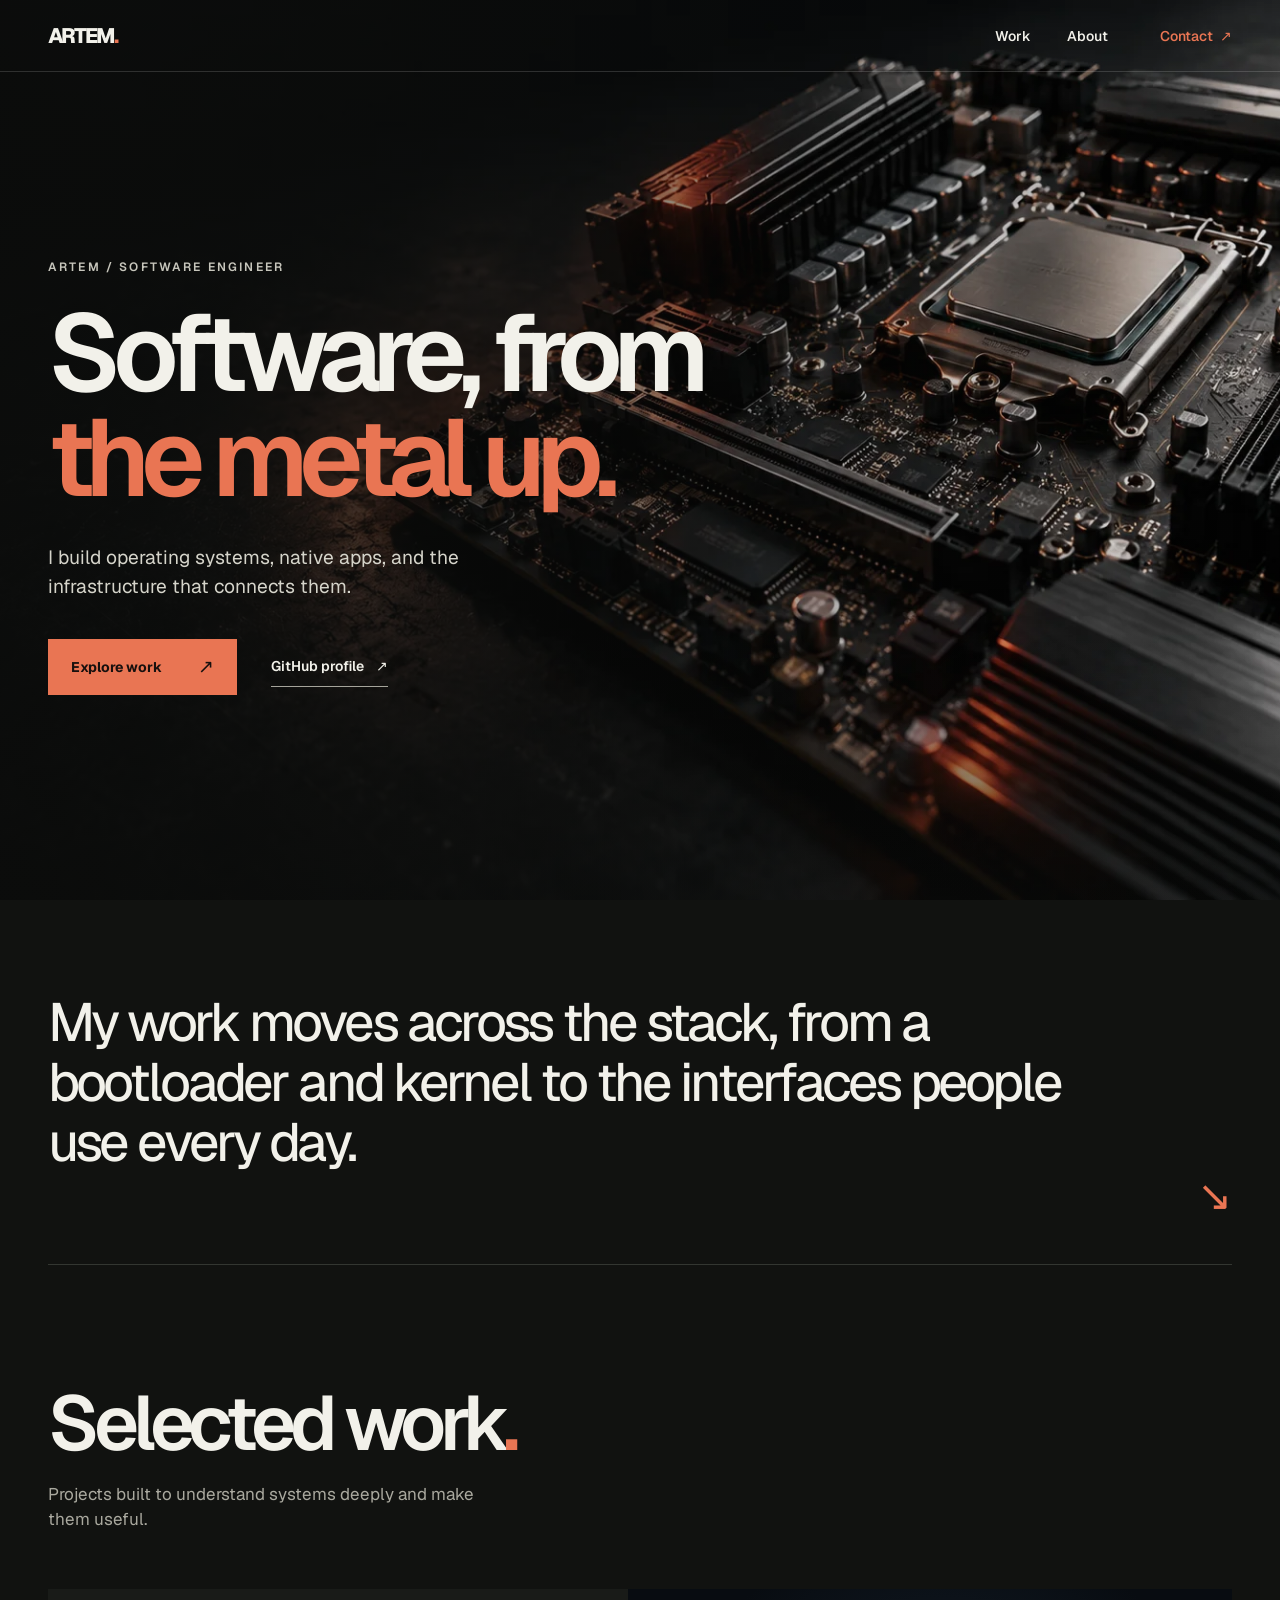
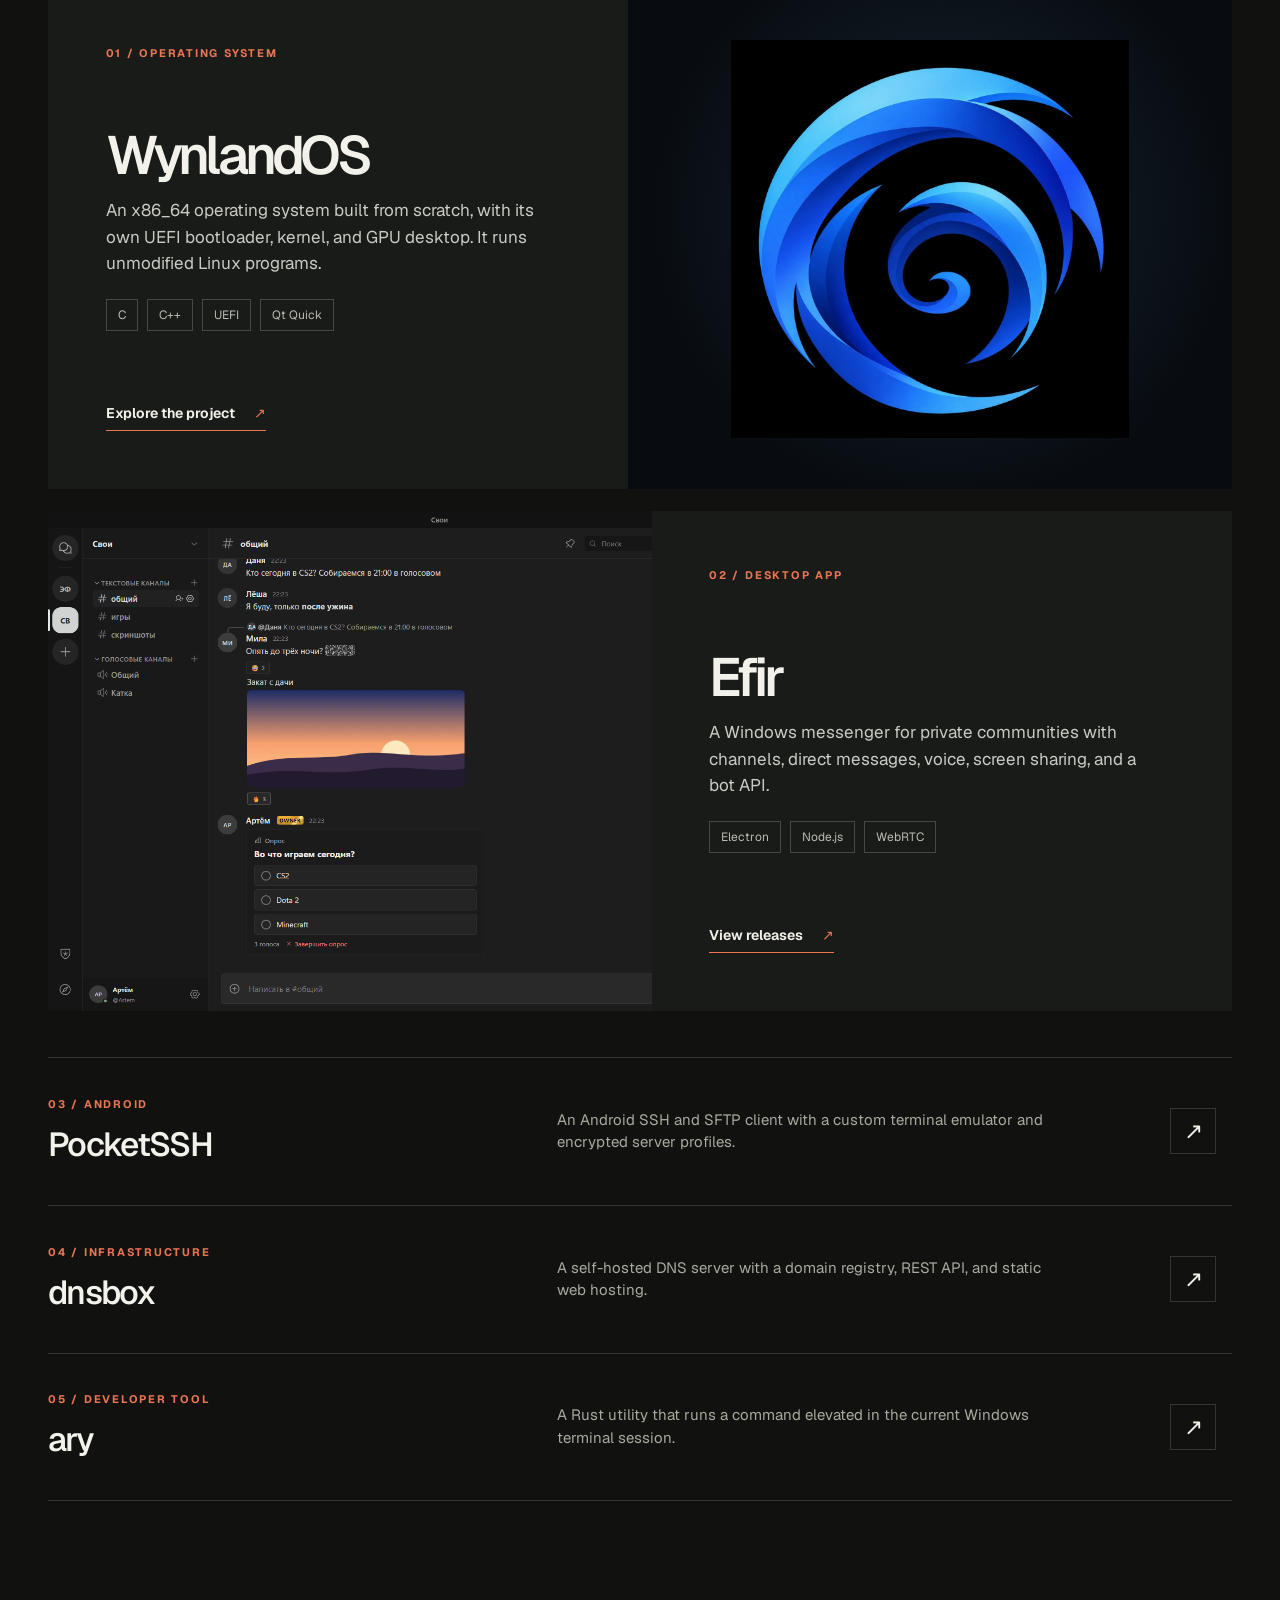
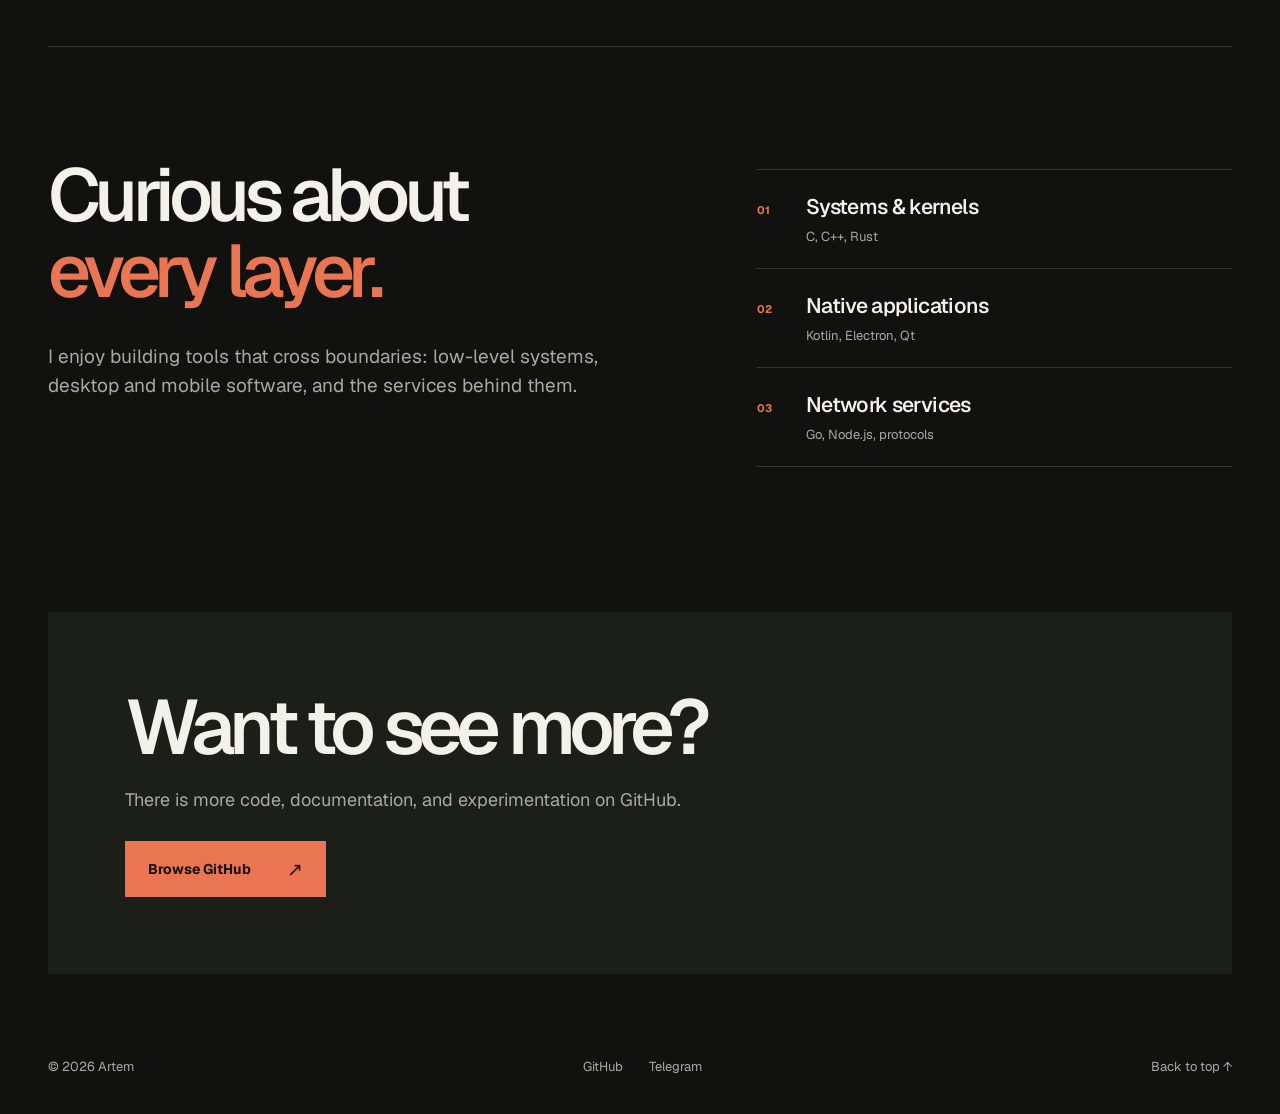
==== index.html @ 760b3e7a "Build portfolio site" ====
<!doctype html>
<html lang="en">
  <head>
    <meta charset="UTF-8" />
    <meta name="viewport" content="width=device-width, initial-scale=1" />
    <meta name="theme-color" content="#111210" />
    <meta name="description" content="Artem builds operating systems, native apps, and infrastructure tools. Explore selected projects and open-source work." />
    <meta property="og:type" content="website" />
    <meta property="og:title" content="Artem | Software from the metal up" />
    <meta property="og:description" content="Operating systems, native apps, and infrastructure tools." />
    <meta property="og:image" content="https://redartem39.github.io/assets/hero-hardware.webp" />
    <meta property="og:url" content="https://redartem39.github.io/" />
    <link rel="canonical" href="https://redartem39.github.io/" />
    <link rel="preload" href="/assets/geist-latin.woff2" as="font" type="font/woff2" crossorigin />
    <link rel="preload" href="/assets/hero-hardware.webp" as="image" type="image/webp" fetchpriority="high" />
    <link rel="stylesheet" href="/styles.css" />
    <title>Artem | Software from the metal up</title>
  </head>
  <body>
    <a class="skip-link" href="#main">Skip to content</a>

    <header class="site-header">
      <a class="wordmark" href="#top" aria-label="Artem, back to top">ARTEM<span class="wordmark-accent">.</span></a>
      <nav aria-label="Main navigation">
        <a href="#work">Work</a>
        <a href="#about">About</a>
        <a class="nav-contact" href="#contact">Contact <span aria-hidden="true">↗</span></a>
      </nav>
    </header>

    <main id="main">
      <section class="hero" id="top" aria-labelledby="hero-title">
        <img class="hero-image" src="/assets/hero-hardware.webp" alt="Close view of computer hardware on a dark workbench" width="1664" height="944" fetchpriority="high" />
        <div class="hero-shade" aria-hidden="true"></div>
        <div class="hero-inner layout-width">
          <p class="hero-kicker">Artem / Software engineer</p>
          <h1 id="hero-title">Software, from<br /><em>the metal up.</em></h1>
          <p class="hero-intro">I build operating systems, native apps, and the infrastructure that connects them.</p>
          <div class="hero-actions">
            <a class="button" href="#work">Explore work <span aria-hidden="true">↗</span></a>
            <a class="text-link" href="https://github.com/RedArtem39" target="_blank" rel="noopener noreferrer">GitHub profile <span aria-hidden="true">↗</span></a>
          </div>
        </div>
      </section>

      <section class="statement layout-width" aria-label="Introduction">
        <p>My work moves across the stack, from a bootloader and kernel to the interfaces people use every day.</p>
        <span class="statement-mark" aria-hidden="true">↘</span>
      </section>

      <section class="work layout-width" id="work" aria-labelledby="work-title">
        <div class="section-heading">
          <h2 id="work-title">Selected work<span class="accent">.</span></h2>
          <p>Projects built to understand systems deeply and make them useful.</p>
        </div>

        <article class="project project-feature">
          <div class="project-copy">
            <p class="project-index">01 / Operating system</p>
            <h3>WynlandOS</h3>
            <p>An x86_64 operating system built from scratch, with its own UEFI bootloader, kernel, and GPU desktop. It runs unmodified Linux programs.</p>
            <ul class="project-tags" aria-label="Technologies"><li>C</li><li>C++</li><li>UEFI</li><li>Qt Quick</li></ul>
            <a class="project-link" href="https://github.com/RedArtem39/WynlandOS" target="_blank" rel="noopener noreferrer">Explore the project <span aria-hidden="true">↗</span></a>
          </div>
          <div class="project-media wynland-media">
            <img src="/assets/wynland-icon.jpg" alt="WynlandOS project emblem" width="1280" height="1280" loading="lazy" decoding="async" />
          </div>
        </article>

        <article class="project project-efir">
          <div class="project-media efir-media">
            <img src="/assets/efir-chat.png" alt="Efir desktop messenger showing channels, messages, and a poll" width="1439" height="920" loading="lazy" decoding="async" />
          </div>
          <div class="project-copy">
            <p class="project-index">02 / Desktop app</p>
            <h3>Efir</h3>
            <p>A Windows messenger for private communities with channels, direct messages, voice, screen sharing, and a bot API.</p>
            <ul class="project-tags" aria-label="Technologies"><li>Electron</li><li>Node.js</li><li>WebRTC</li></ul>
            <a class="project-link" href="https://github.com/RedArtem39/efir-releases" target="_blank" rel="noopener noreferrer">View releases <span aria-hidden="true">↗</span></a>
          </div>
        </article>

        <div class="more-work" aria-label="More projects">
          <article class="small-project">
            <div><p class="project-index">03 / Android</p><h3>PocketSSH</h3></div>
            <p>An Android SSH and SFTP client with a custom terminal emulator and encrypted server profiles.</p>
            <a href="https://github.com/RedArtem39/PocketSSH" target="_blank" rel="noopener noreferrer" aria-label="PocketSSH on GitHub">↗</a>
          </article>
          <article class="small-project">
            <div><p class="project-index">04 / Infrastructure</p><h3>dnsbox</h3></div>
            <p>A self-hosted DNS server with a domain registry, REST API, and static web hosting.</p>
            <a href="https://github.com/RedArtem39/dnsbox" target="_blank" rel="noopener noreferrer" aria-label="dnsbox on GitHub">↗</a>
          </article>
          <article class="small-project">
            <div><p class="project-index">05 / Developer tool</p><h3>ary</h3></div>
            <p>A Rust utility that runs a command elevated in the current Windows terminal session.</p>
            <a href="https://github.com/RedArtem39/ary" target="_blank" rel="noopener noreferrer" aria-label="ary on GitHub">↗</a>
          </article>
        </div>
      </section>

      <section class="about layout-width" id="about" aria-labelledby="about-title">
        <div class="about-lead">
          <h2 id="about-title">Curious about<br /><em>every layer.</em></h2>
          <p>I enjoy building tools that cross boundaries: low-level systems, desktop and mobile software, and the services behind them.</p>
        </div>
        <div class="focus-list" aria-label="Areas of work">
          <div><span>01</span><strong>Systems &amp; kernels</strong><span>C, C++, Rust</span></div>
          <div><span>02</span><strong>Native applications</strong><span>Kotlin, Electron, Qt</span></div>
          <div><span>03</span><strong>Network services</strong><span>Go, Node.js, protocols</span></div>
        </div>
      </section>

      <section class="contact layout-width" id="contact" aria-labelledby="contact-title">
        <h2 id="contact-title">Want to see more?</h2>
        <p>There is more code, documentation, and experimentation on GitHub.</p>
        <a class="button" href="https://github.com/RedArtem39" target="_blank" rel="noopener noreferrer">Browse GitHub <span aria-hidden="true">↗</span></a>
      </section>
    </main>

    <footer class="site-footer layout-width">
      <span>© <span id="year">2026</span> Artem</span>
      <div><a href="https://github.com/RedArtem39" target="_blank" rel="noopener noreferrer">GitHub</a><a href="https://t.me/Red_Artem39" target="_blank" rel="noopener noreferrer">Telegram</a></div>
      <a href="#top">Back to top ↑</a>
    </footer>
    <script src="/script.js" defer></script>
  </body>
</html>
---- styles.css ----
@font-face {
  font-family: Geist;
  src: url('/assets/geist-latin.woff2') format('woff2');
  font-style: normal;
  font-weight: 100 900;
  font-display: swap;
}

:root {
  color-scheme: dark;
  --bg: #111210;
  --surface: #191b18;
  --line: #333631;
  --text: #f2f1ea;
  --muted: #aaa99f;
  --accent: #e97553;
  font-family: Geist, 'Segoe UI', sans-serif;
  font-synthesis: none;
  scroll-behavior: smooth;
}

*, *::before, *::after { box-sizing: border-box; }
body { margin: 0; background: var(--bg); color: var(--text); }
img { display: block; max-width: 100%; }
a { color: inherit; text-decoration: none; }
button, a { -webkit-tap-highlight-color: transparent; }
::selection { color: var(--bg); background: var(--accent); }
:focus-visible { outline: 2px solid var(--accent); outline-offset: 5px; }
.layout-width { width: min(100% - 96px, 1440px); margin-inline: auto; }
.accent, .wordmark-accent { color: var(--accent); }

.skip-link { position: absolute; z-index: 20; left: 16px; top: -60px; padding: 12px 16px; color: var(--bg); background: var(--text); }
.skip-link:focus { top: 12px; }

.site-header { height: 72px; padding: 0 48px; display: flex; align-items: center; justify-content: space-between; position: absolute; z-index: 5; inset: 0 0 auto; border-bottom: 1px solid rgba(255,255,255,.15); }
.wordmark { font-size: 21px; font-weight: 800; letter-spacing: -.09em; line-height: 1; }
.site-header nav { display: flex; align-items: center; gap: 36px; font-size: 14px; font-weight: 550; }
.site-header nav a, .site-footer a { transition: color .2s ease; }
.site-header nav a:hover, .site-footer a:hover { color: var(--accent); }
.site-header .nav-contact { margin-left: 16px; color: var(--accent); }
.nav-contact span { margin-left: 4px; }

.hero { min-height: max(680px, 100dvh); position: relative; display: flex; align-items: center; overflow: hidden; background: #0e100f; }
.hero-image, .hero-shade { position: absolute; inset: 0; width: 100%; height: 100%; }
.hero-image { object-fit: cover; object-position: center; }
.hero-shade { background: linear-gradient(90deg, rgba(11,12,11,.94) 0%, rgba(11,12,11,.77) 30%, rgba(11,12,11,.28) 65%, rgba(11,12,11,.1) 100%), linear-gradient(0deg, rgba(11,12,11,.55), transparent 30%); }
.hero-inner { position: relative; z-index: 1; padding-block: 150px 96px; }
.hero-kicker { margin: 0 0 26px; text-transform: uppercase; letter-spacing: .18em; color: #c7c6bc; font-size: 12px; font-weight: 600; }
.hero h1 { margin: 0; max-width: 950px; font-size: clamp(64px, 8.5vw, 132px); line-height: .96; font-weight: 620; letter-spacing: -.085em; }
.hero h1 em, .about h2 em { font-style: normal; color: var(--accent); }
.hero-intro { max-width: 515px; margin: 34px 0 0; color: #d5d4ca; font-size: clamp(17px, 1.5vw, 21px); line-height: 1.5; }
.hero-actions { display: flex; align-items: center; gap: 34px; margin-top: 37px; }
.button { display: inline-flex; align-items: center; justify-content: center; gap: 36px; white-space: nowrap; min-height: 56px; padding: 0 23px; background: var(--accent); color: #17100e; font-size: 14px; font-weight: 700; transition: background .2s ease, transform .2s ease; }
.button:hover { background: #f38e6f; transform: translateY(-2px); }
.button:active { transform: translateY(1px); }
.button span { font-size: 19px; font-weight: 400; }
.text-link { font-size: 14px; font-weight: 600; padding-block: 11px; border-bottom: 1px solid #a5a49b; transition: color .2s ease, border-color .2s ease; }
.text-link:hover { color: var(--accent); border-color: var(--accent); }
.text-link span { margin-left: 9px; }

.statement { min-height: 365px; display: flex; align-items: center; justify-content: space-between; gap: 40px; border-bottom: 1px solid var(--line); }
.statement p { max-width: 1050px; margin: 0; font-size: clamp(30px, 4.2vw, 62px); letter-spacing: -.055em; line-height: 1.12; font-weight: 450; }
.statement-mark { align-self: flex-end; padding-bottom: 42px; color: var(--accent); font-size: 42px; }

.work { padding-block: 120px 145px; }
.section-heading { margin-bottom: 56px; }
.section-heading h2 { margin: 0; font-size: clamp(48px, 6vw, 84px); line-height: 1; letter-spacing: -.075em; font-weight: 600; }
.section-heading p { max-width: 460px; margin: 20px 0 0; color: var(--muted); font-size: 17px; line-height: 1.5; }
.project { display: grid; grid-template-columns: 1fr 1.04fr; min-height: 500px; overflow: hidden; background: var(--surface); margin-bottom: 22px; }
.project-copy { display: flex; flex-direction: column; align-items: flex-start; padding: clamp(32px, 4.5vw, 72px); }
.project-index { margin: 0 0 auto; color: var(--accent); text-transform: uppercase; letter-spacing: .16em; font-size: 11px; font-weight: 700; }
.project h3 { margin: 38px 0 14px; font-size: clamp(40px, 4.2vw, 65px); line-height: 1; font-weight: 580; letter-spacing: -.07em; }
.project-copy > p:not(.project-index) { max-width: 455px; margin: 0; color: #cacbc4; font-size: 17px; line-height: 1.55; }
.project-tags { display: flex; flex-wrap: wrap; gap: 9px; padding: 0; margin: 23px 0 42px; list-style: none; }
.project-tags li { border: 1px solid #454941; padding: 7px 11px; color: #bbbbb2; font-size: 12px; }
.project-link { margin-top: auto; padding-bottom: 8px; border-bottom: 1px solid var(--accent); color: var(--text); font-size: 14px; font-weight: 650; transition: color .2s ease; }
.project-link:hover { color: var(--accent); }
.project-link span { margin-left: 16px; color: var(--accent); }
.project-media { min-width: 0; overflow: hidden; display: flex; align-items: center; justify-content: center; }
.project-media img { width: 100%; height: 100%; object-fit: cover; transition: transform .5s ease; }
.project:hover .project-media img { transform: scale(1.025); }
.wynland-media { background: radial-gradient(circle at 52% 45%, #172330, #080c11 70%); padding: 40px; }
.wynland-media img { width: min(76%, 400px); height: auto; object-fit: contain; }
.efir-media { background: #0d0d0d; }
.efir-media img { object-position: left center; }
.project-efir { grid-template-columns: 1.04fr 1fr; }

.more-work { margin-top: 46px; }
.small-project { display: grid; grid-template-columns: minmax(220px, .9fr) 1.1fr 50px; align-items: center; gap: 36px; min-height: 148px; padding: 25px 12px 25px 0; border-top: 1px solid var(--line); }
.small-project:last-child { border-bottom: 1px solid var(--line); }
.small-project .project-index { margin-bottom: 12px; }
.small-project h3 { margin: 0; font-size: clamp(25px, 2.6vw, 36px); font-weight: 550; letter-spacing: -.05em; }
.small-project > p { max-width: 490px; margin: 0; color: var(--muted); font-size: 15px; line-height: 1.5; }
.small-project > a { display: grid; place-items: center; width: 46px; height: 46px; border: 1px solid var(--line); font-size: 23px; transition: color .2s ease, border-color .2s ease, transform .2s ease; }
.small-project > a:hover { color: var(--accent); border-color: var(--accent); transform: translate(2px, -2px); }

.about { display: grid; grid-template-columns: 1.1fr .9fr; gap: clamp(80px, 10vw, 180px); padding-block: 110px 145px; border-top: 1px solid var(--line); }
.about h2 { margin: 0; font-size: clamp(48px, 5.8vw, 82px); line-height: 1.03; font-weight: 550; letter-spacing: -.075em; }
.about-lead p { max-width: 580px; margin: 32px 0 0; color: var(--muted); font-size: 19px; line-height: 1.55; }
.focus-list { padding-top: 12px; }
.focus-list > div { display: grid; grid-template-columns: 34px 1fr; gap: 8px 15px; align-items: baseline; padding: 23px 0; border-bottom: 1px solid var(--line); }
.focus-list > div:first-child { border-top: 1px solid var(--line); }
.focus-list span:first-child { color: var(--accent); font-size: 11px; font-weight: 700; }
.focus-list strong { font-size: 21px; font-weight: 550; letter-spacing: -.03em; }
.focus-list span:last-child { grid-column: 2; color: var(--muted); font-size: 13px; }

.contact { padding: clamp(50px, 6vw, 90px); background: #1c1e1a; margin-bottom: 45px; }
.contact h2 { margin: 0; font-size: clamp(45px, 6vw, 86px); line-height: 1; letter-spacing: -.075em; font-weight: 570; }
.contact p { color: var(--muted); font-size: 18px; margin: 23px 0 30px; }
.site-footer { display: flex; align-items: center; justify-content: space-between; gap: 20px; min-height: 95px; color: var(--muted); font-size: 13px; }
.site-footer > div { display: flex; gap: 26px; }

@media (max-width: 900px) {
  .layout-width { width: min(100% - 48px, 1440px); }
  .site-header { padding-inline: 24px; }
  .hero h1 { font-size: clamp(62px, 10vw, 100px); }
  .project, .project-efir { grid-template-columns: 1fr; }
  .project-media { min-height: 360px; order: -1; }
  .project-copy { min-height: 410px; }
  .about { grid-template-columns: 1fr; gap: 50px; }
}

@media (max-width: 620px) {
  .layout-width { width: min(100% - 36px, 1440px); }
  .site-header { height: 64px; padding-inline: 18px; }
  .site-header nav { gap: 18px; font-size: 13px; }
  .site-header .nav-contact { margin-left: 0; }
  .site-header nav a:nth-child(2) { display: none; }
  .hero { min-height: 700px; min-height: 100dvh; }
  .hero-image { object-position: 62% center; }
  .hero-shade { background: linear-gradient(90deg, rgba(11,12,11,.94), rgba(11,12,11,.72) 75%, rgba(11,12,11,.5)), linear-gradient(0deg, rgba(11,12,11,.8), transparent 70%); }
  .hero-inner { padding-block: 110px 54px; }
  .hero-kicker { font-size: 10px; margin-bottom: 22px; }
  .hero h1 { font-size: clamp(52px, 12vw, 72px); }
  .hero-intro { margin-top: 26px; font-size: 16px; }
  .hero-actions { gap: 20px; margin-top: 29px; flex-wrap: wrap; }
  .button { min-height: 51px; padding-inline: 17px; gap: 21px; }
  .statement { min-height: 270px; }
  .statement-mark { display: none; }
  .work { padding-block: 80px 95px; }
  .section-heading { margin-bottom: 36px; }
  .section-heading p { font-size: 16px; }
  .project-media { min-height: 230px; }
  .wynland-media { padding: 22px; }
  .project-copy { min-height: 390px; padding: 28px; }
  .project h3 { margin-top: 28px; font-size: 43px; }
  .project-copy > p:not(.project-index) { font-size: 16px; }
  .project-tags { margin-bottom: 30px; }
  .small-project { grid-template-columns: 1fr 46px; gap: 12px 15px; min-height: 155px; }
  .small-project > p { grid-column: 1; grid-row: 2; font-size: 14px; }
  .small-project > a { grid-column: 2; grid-row: 1 / span 2; }
  .about { padding-block: 75px 105px; }
  .about-lead p { font-size: 17px; }
  .contact { padding: 40px 27px; margin-bottom: 20px; }
  .contact p { font-size: 16px; }
  .site-footer { flex-wrap: wrap; padding-block: 26px; min-height: 0; }
}

@media (prefers-reduced-motion: reduce) {
  :root { scroll-behavior: auto; }
  *, *::before, *::after { animation-duration: .01ms !important; transition-duration: .01ms !important; }
}
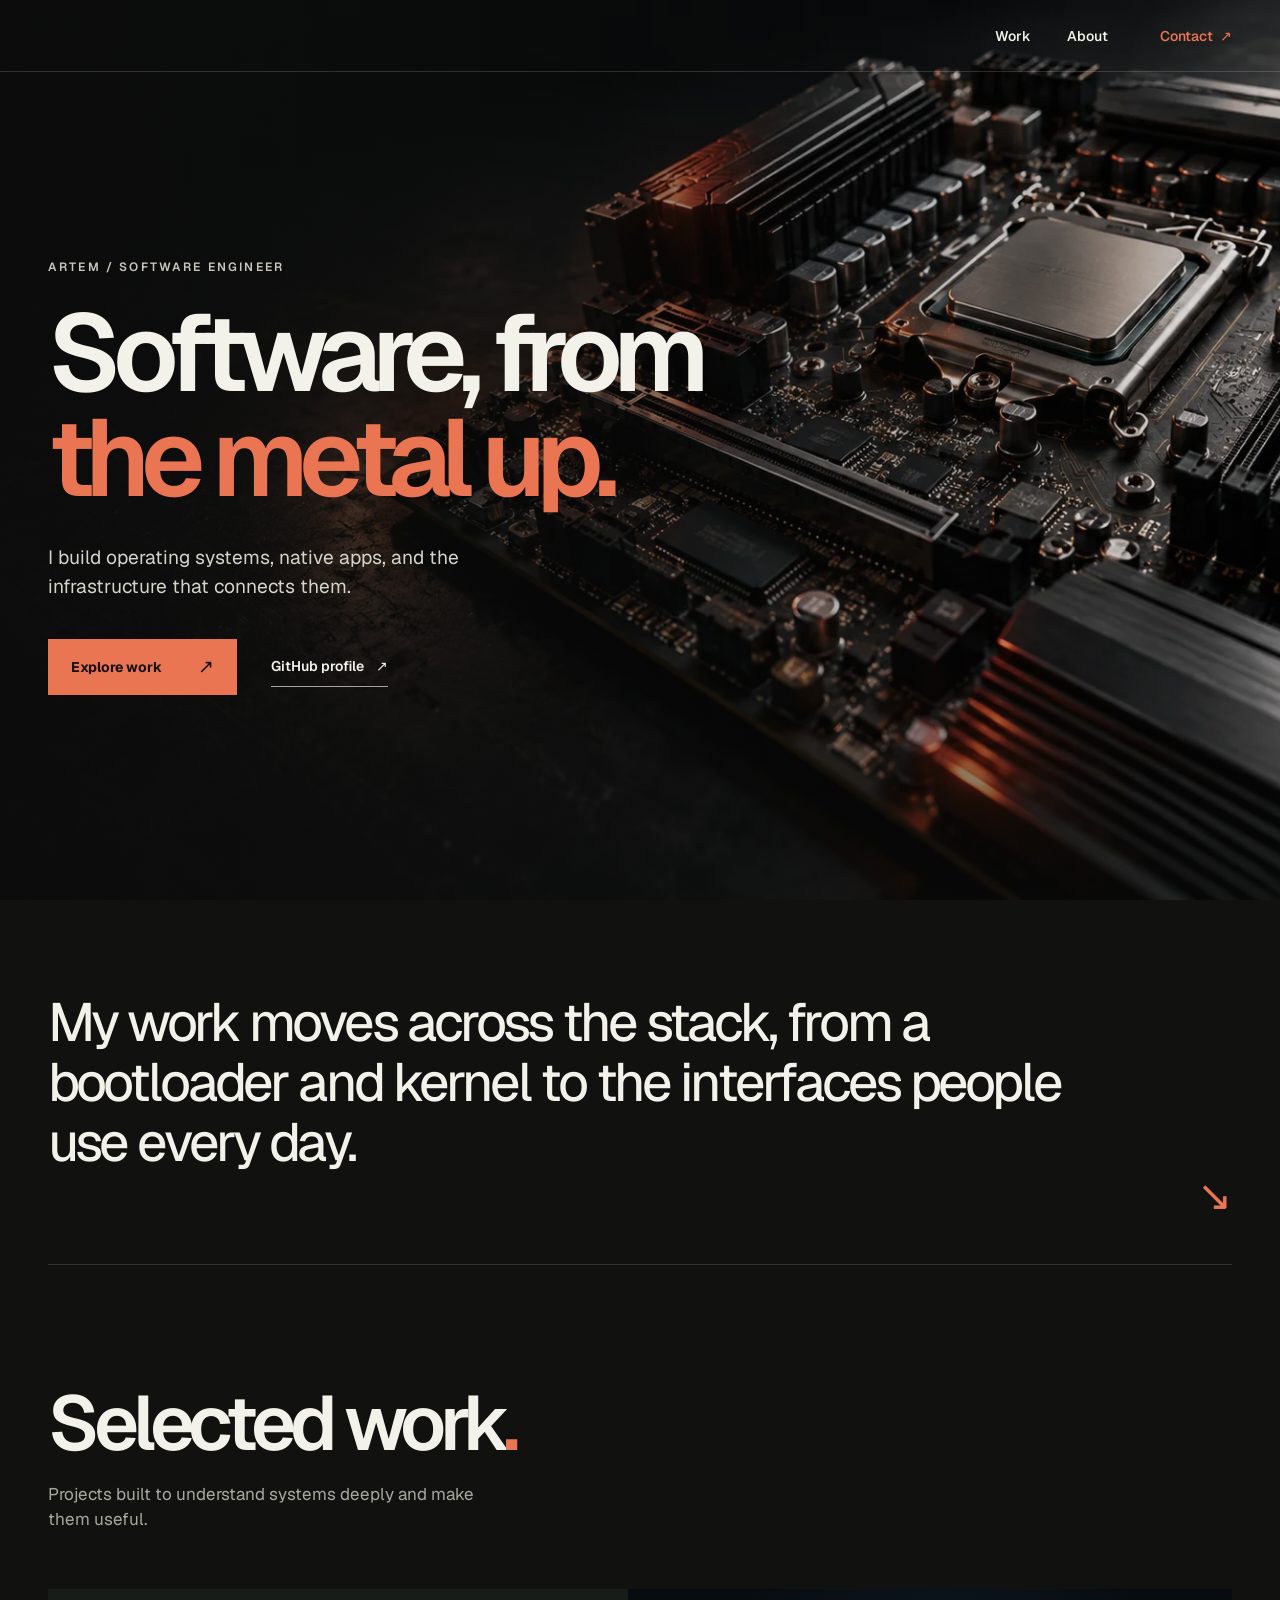
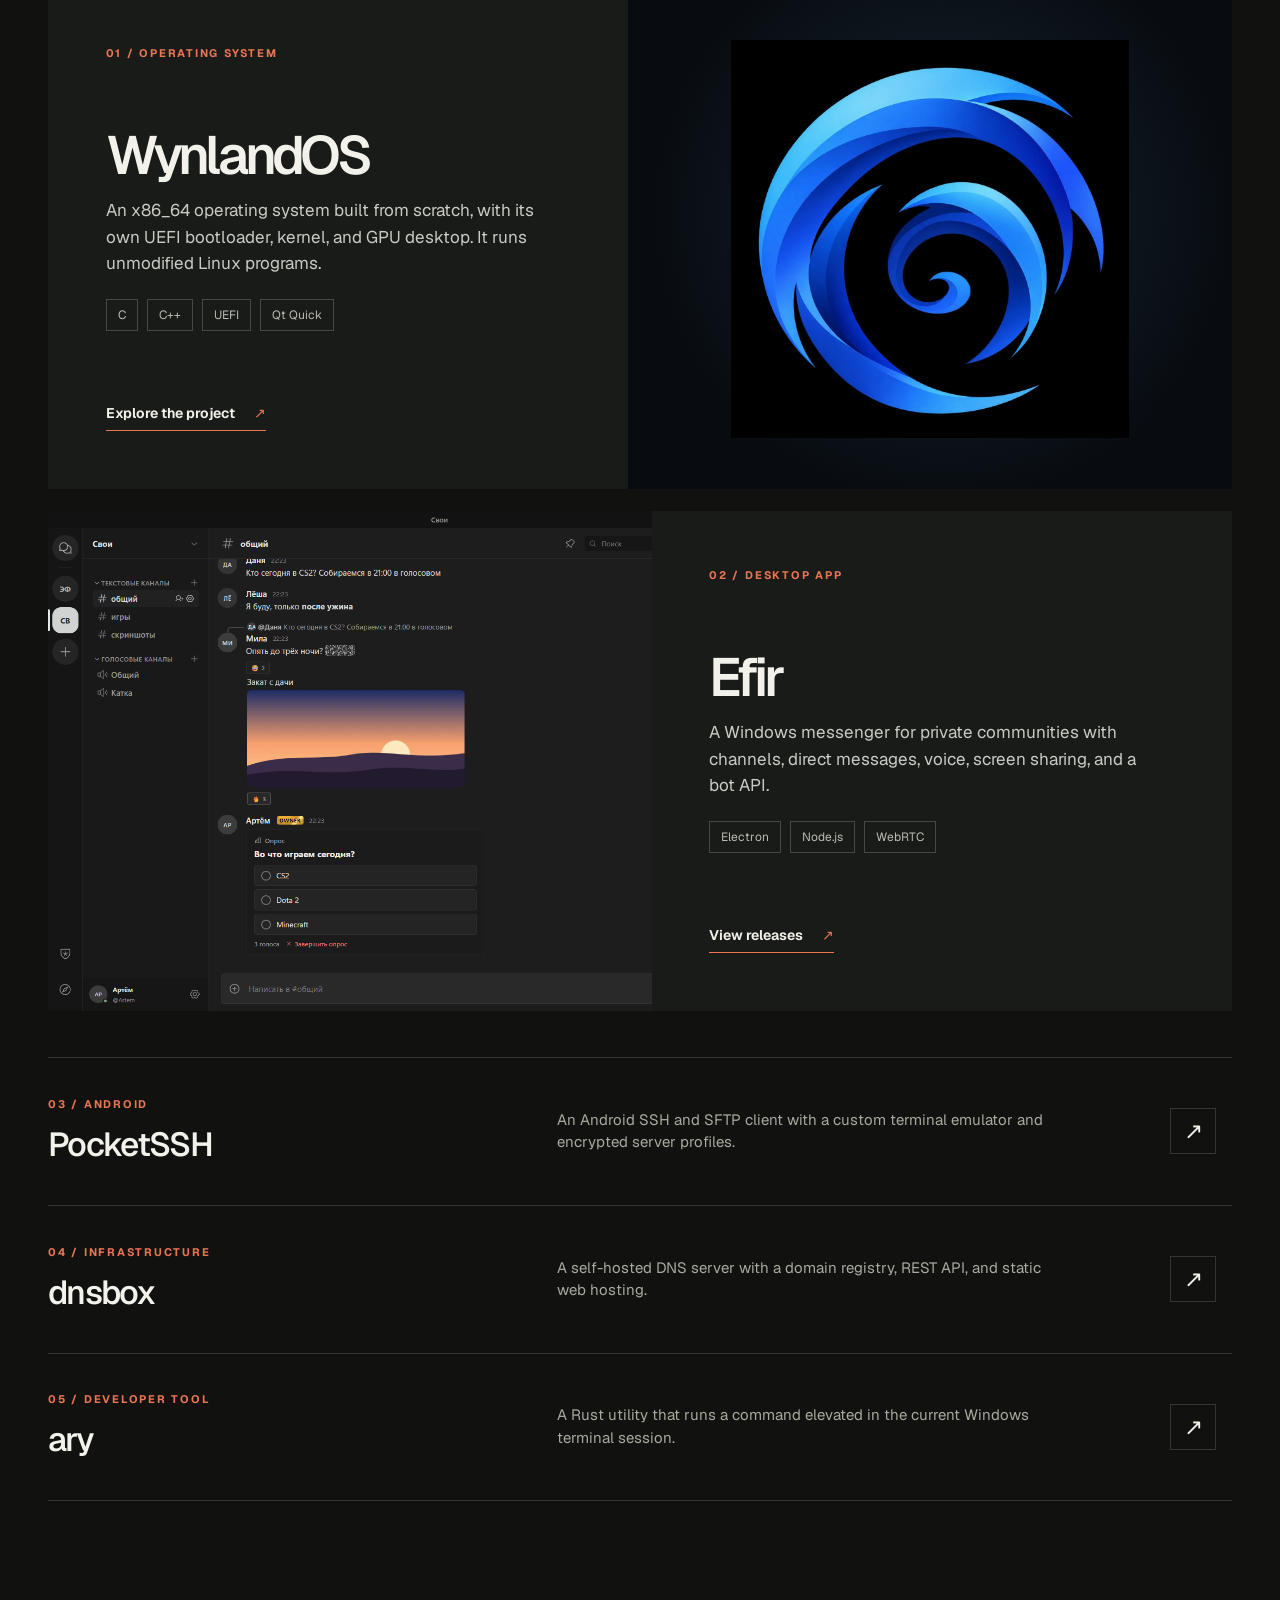
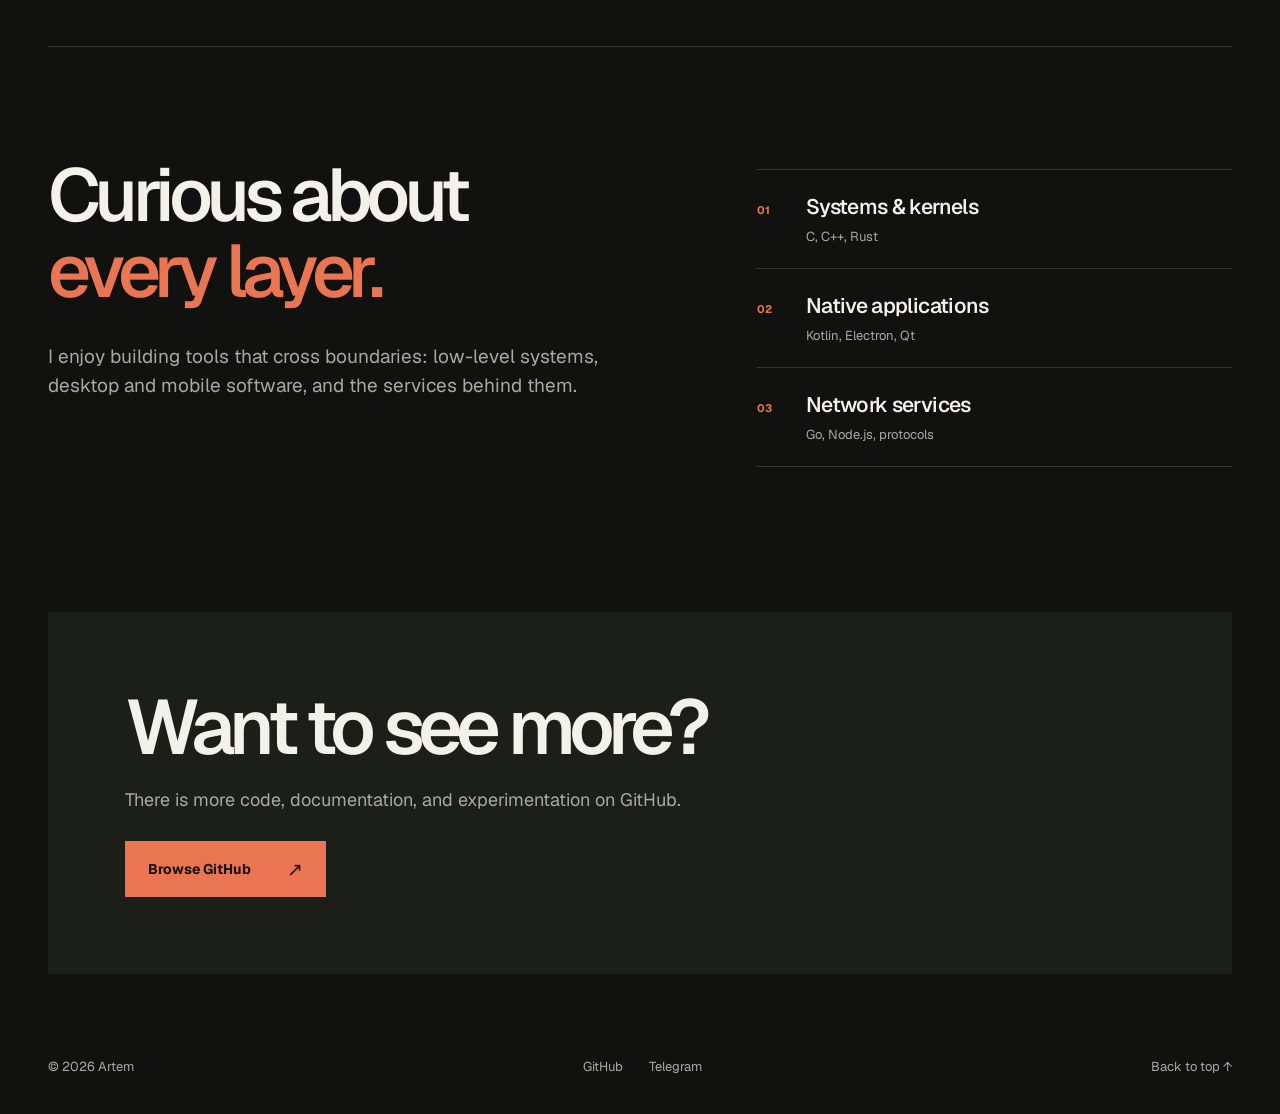
==== commit b589ce00: "Remove header wordmark" ====
--- a/index.html
+++ b/index.html
@@ -20,7 +20,6 @@
     <a class="skip-link" href="#main">Skip to content</a>
 
     <header class="site-header">
-      <a class="wordmark" href="#top" aria-label="Artem, back to top">ARTEM<span class="wordmark-accent">.</span></a>
       <nav aria-label="Main navigation">
         <a href="#work">Work</a>
         <a href="#about">About</a>
--- a/styles.css
+++ b/styles.css
@@ -27,13 +27,12 @@
 ::selection { color: var(--bg); background: var(--accent); }
 :focus-visible { outline: 2px solid var(--accent); outline-offset: 5px; }
 .layout-width { width: min(100% - 96px, 1440px); margin-inline: auto; }
-.accent, .wordmark-accent { color: var(--accent); }
+.accent { color: var(--accent); }
 
 .skip-link { position: absolute; z-index: 20; left: 16px; top: -60px; padding: 12px 16px; color: var(--bg); background: var(--text); }
 .skip-link:focus { top: 12px; }
 
-.site-header { height: 72px; padding: 0 48px; display: flex; align-items: center; justify-content: space-between; position: absolute; z-index: 5; inset: 0 0 auto; border-bottom: 1px solid rgba(255,255,255,.15); }
-.wordmark { font-size: 21px; font-weight: 800; letter-spacing: -.09em; line-height: 1; }
+.site-header { height: 72px; padding: 0 48px; display: flex; align-items: center; justify-content: flex-end; position: absolute; z-index: 5; inset: 0 0 auto; border-bottom: 1px solid rgba(255,255,255,.15); }
 .site-header nav { display: flex; align-items: center; gap: 36px; font-size: 14px; font-weight: 550; }
 .site-header nav a, .site-footer a { transition: color .2s ease; }
 .site-header nav a:hover, .site-footer a:hover { color: var(--accent); }
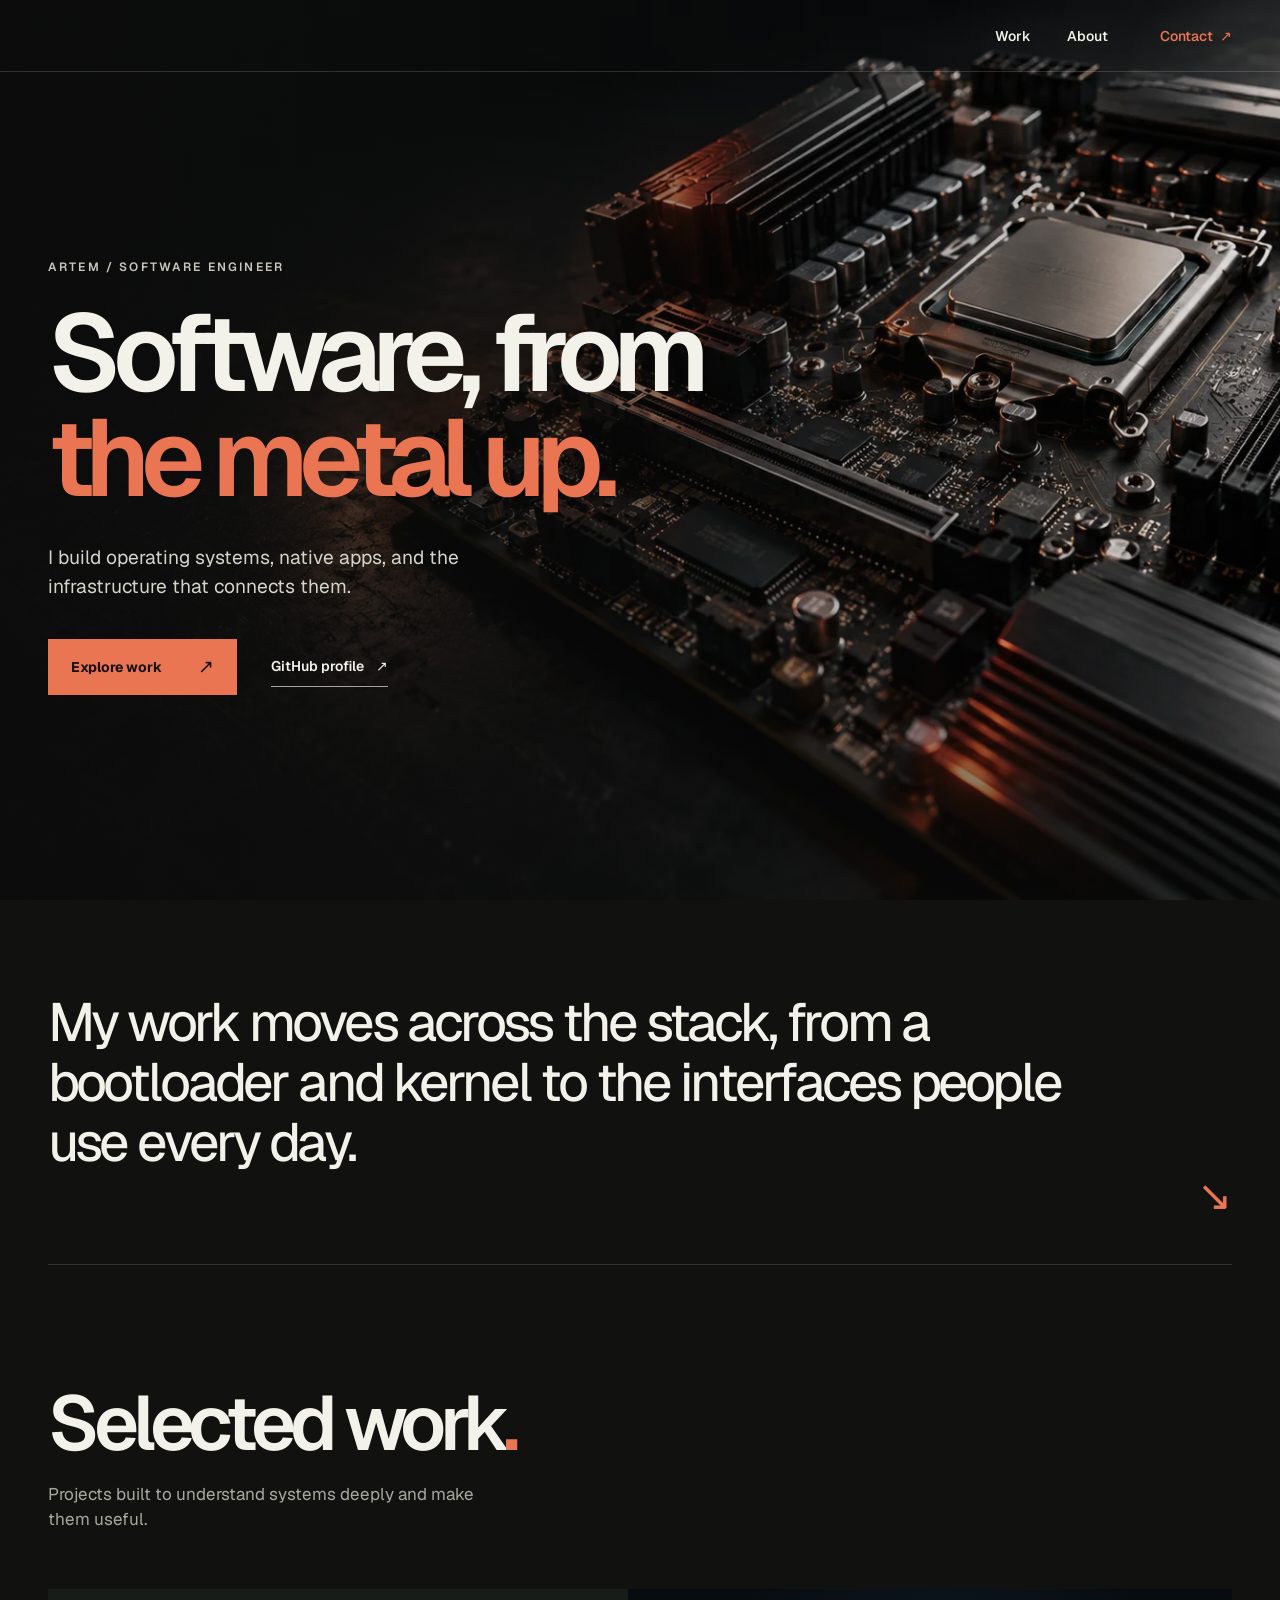
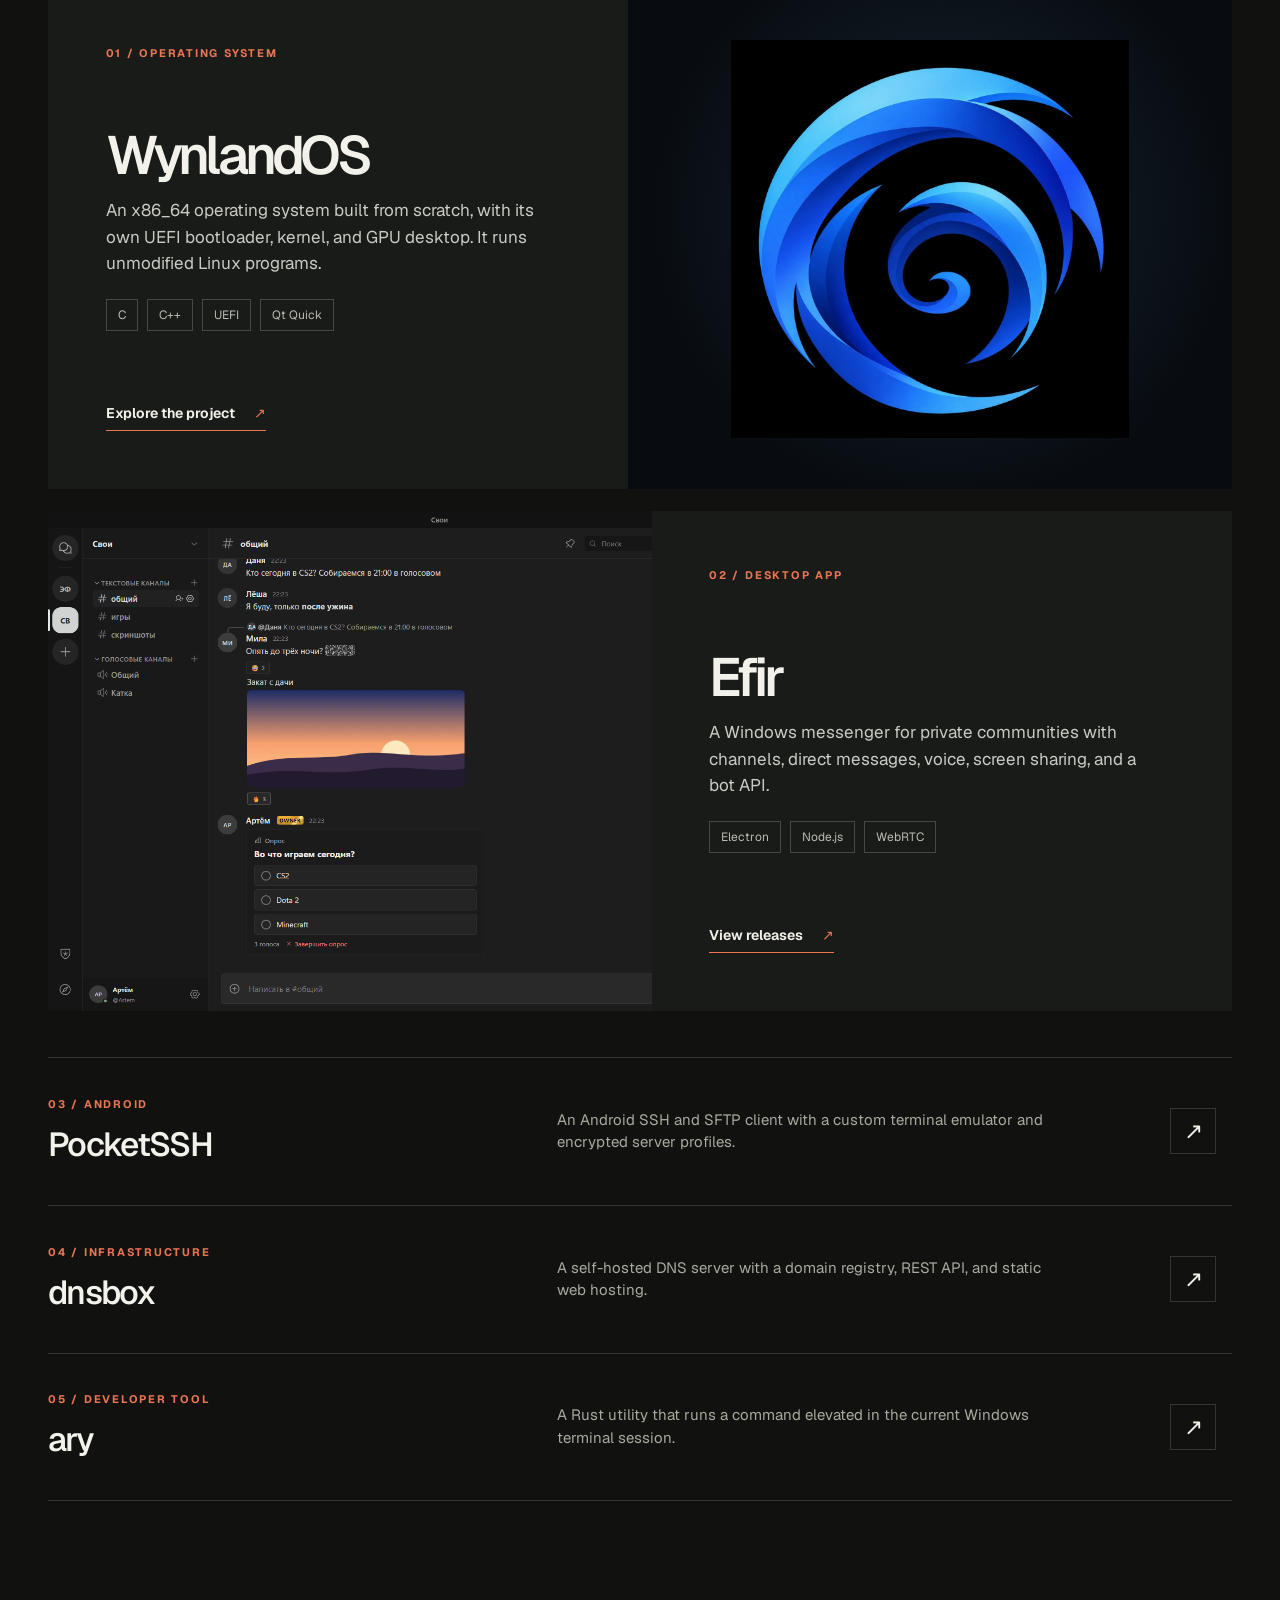
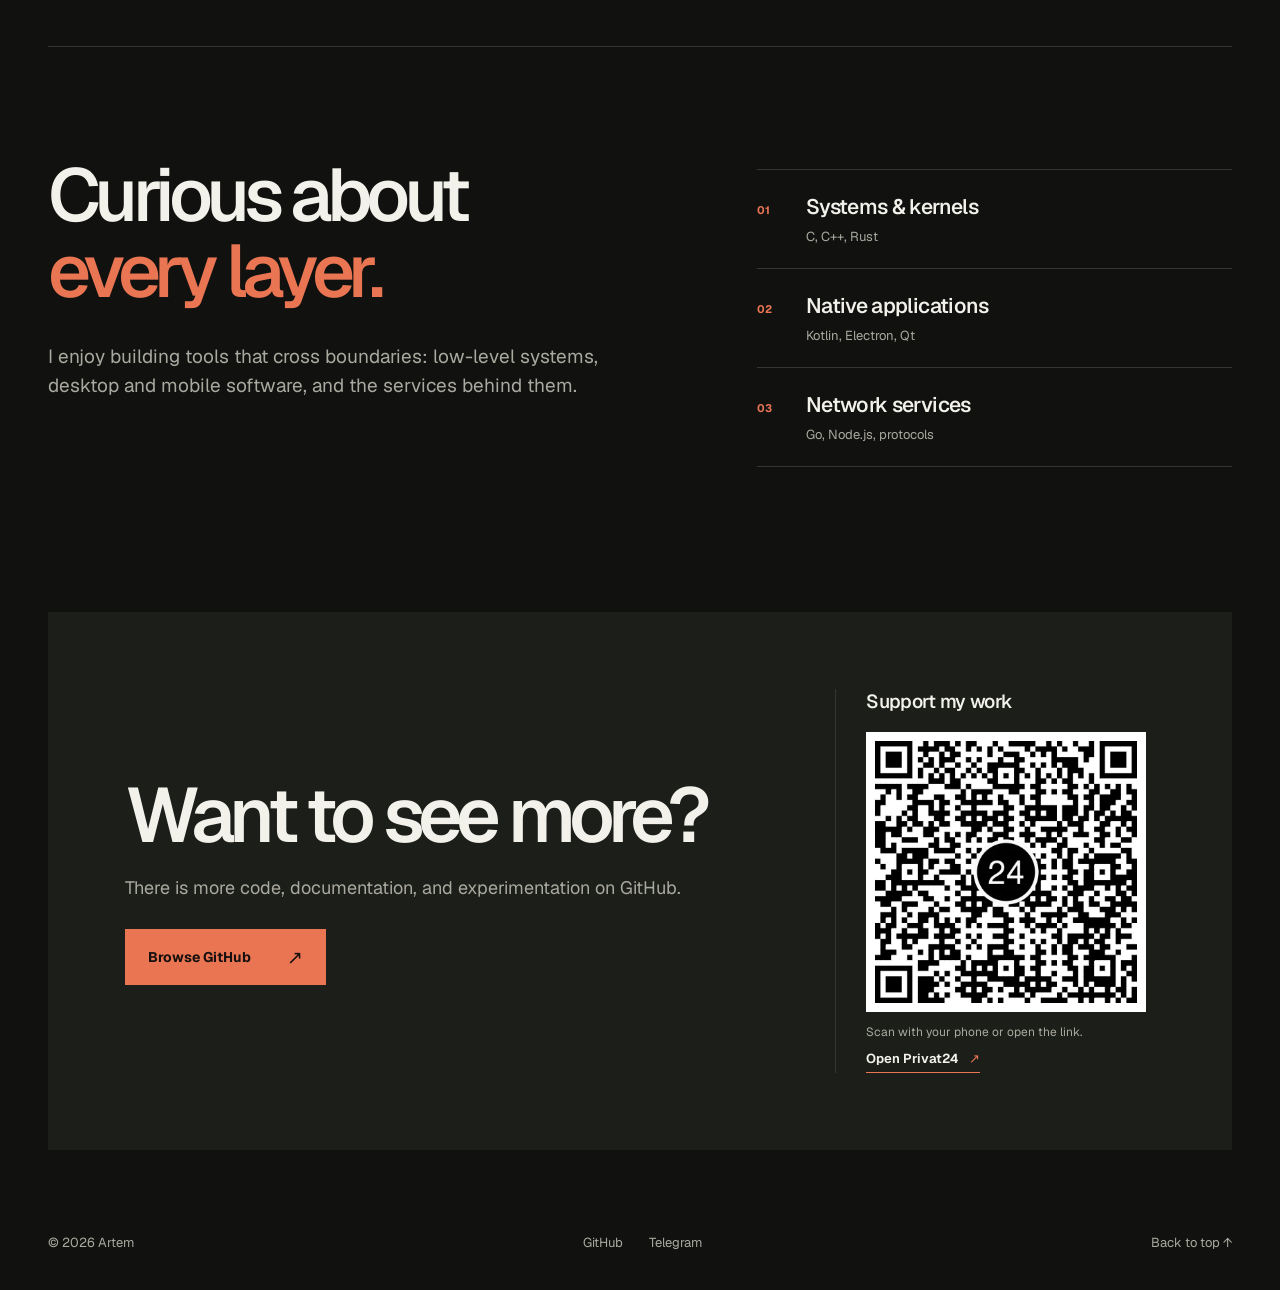
==== commit 33b433d7: "Add Privat24 support QR" ====
--- a/index.html
+++ b/index.html
@@ -111,9 +111,19 @@
       </section>
 
       <section class="contact layout-width" id="contact" aria-labelledby="contact-title">
-        <h2 id="contact-title">Want to see more?</h2>
-        <p>There is more code, documentation, and experimentation on GitHub.</p>
-        <a class="button" href="https://github.com/RedArtem39" target="_blank" rel="noopener noreferrer">Browse GitHub <span aria-hidden="true">↗</span></a>
+        <div class="contact-copy">
+          <h2 id="contact-title">Want to see more?</h2>
+          <p>There is more code, documentation, and experimentation on GitHub.</p>
+          <a class="button" href="https://github.com/RedArtem39" target="_blank" rel="noopener noreferrer">Browse GitHub <span aria-hidden="true">↗</span></a>
+        </div>
+        <div class="support">
+          <h3>Support my work</h3>
+          <a class="support-qr" href="https://www.privat24.ua/send/45ab4" target="_blank" rel="noopener noreferrer" aria-label="Open Privat24 support link">
+            <img src="/assets/privat24-qr.jpg" alt="QR code for the Privat24 support link" width="810" height="810" loading="lazy" decoding="async" />
+          </a>
+          <p>Scan with your phone or open the link.</p>
+          <a class="support-link" href="https://www.privat24.ua/send/45ab4" target="_blank" rel="noopener noreferrer">Open Privat24 <span aria-hidden="true">↗</span></a>
+        </div>
       </section>
     </main>
 
--- a/styles.css
+++ b/styles.css
@@ -103,9 +103,17 @@
 .focus-list strong { font-size: 21px; font-weight: 550; letter-spacing: -.03em; }
 .focus-list span:last-child { grid-column: 2; color: var(--muted); font-size: 13px; }
 
-.contact { padding: clamp(50px, 6vw, 90px); background: #1c1e1a; margin-bottom: 45px; }
+.contact { display: grid; grid-template-columns: minmax(0, 1fr) 320px; align-items: center; gap: clamp(45px, 7vw, 110px); padding: clamp(50px, 6vw, 90px); background: #1c1e1a; margin-bottom: 45px; }
 .contact h2 { margin: 0; font-size: clamp(45px, 6vw, 86px); line-height: 1; letter-spacing: -.075em; font-weight: 570; }
-.contact p { color: var(--muted); font-size: 18px; margin: 23px 0 30px; }
+.contact-copy p { color: var(--muted); font-size: 18px; margin: 23px 0 30px; }
+.support { align-self: stretch; display: flex; flex-direction: column; align-items: flex-start; justify-content: center; padding-left: 30px; border-left: 1px solid var(--line); }
+.support h3 { margin: 0 0 18px; font-size: 19px; font-weight: 550; letter-spacing: -.035em; }
+.support-qr { display: block; width: 280px; max-width: 100%; }
+.support-qr img { display: block; width: 100%; height: auto; }
+.support p { margin: 12px 0 10px; color: var(--muted); font-size: 12px; line-height: 1.4; }
+.support-link { padding-bottom: 5px; border-bottom: 1px solid var(--accent); font-size: 13px; font-weight: 650; transition: color .2s ease; }
+.support-link:hover { color: var(--accent); }
+.support-link span { margin-left: 8px; color: var(--accent); }
 .site-footer { display: flex; align-items: center; justify-content: space-between; gap: 20px; min-height: 95px; color: var(--muted); font-size: 13px; }
 .site-footer > div { display: flex; gap: 26px; }
 
@@ -117,6 +125,8 @@
   .project-media { min-height: 360px; order: -1; }
   .project-copy { min-height: 410px; }
   .about { grid-template-columns: 1fr; gap: 50px; }
+  .contact { grid-template-columns: minmax(0, 1fr) 300px; gap: 30px; }
+  .support { padding-left: 22px; }
 }
 
 @media (max-width: 620px) {
@@ -150,8 +160,9 @@
   .small-project > a { grid-column: 2; grid-row: 1 / span 2; }
   .about { padding-block: 75px 105px; }
   .about-lead p { font-size: 17px; }
-  .contact { padding: 40px 27px; margin-bottom: 20px; }
-  .contact p { font-size: 16px; }
+  .contact { display: block; padding: 40px 27px; margin-bottom: 20px; }
+  .contact-copy p { font-size: 16px; }
+  .support { margin-top: 45px; padding: 30px 0 0; border-left: 0; border-top: 1px solid var(--line); }
   .site-footer { flex-wrap: wrap; padding-block: 26px; min-height: 0; }
 }
 
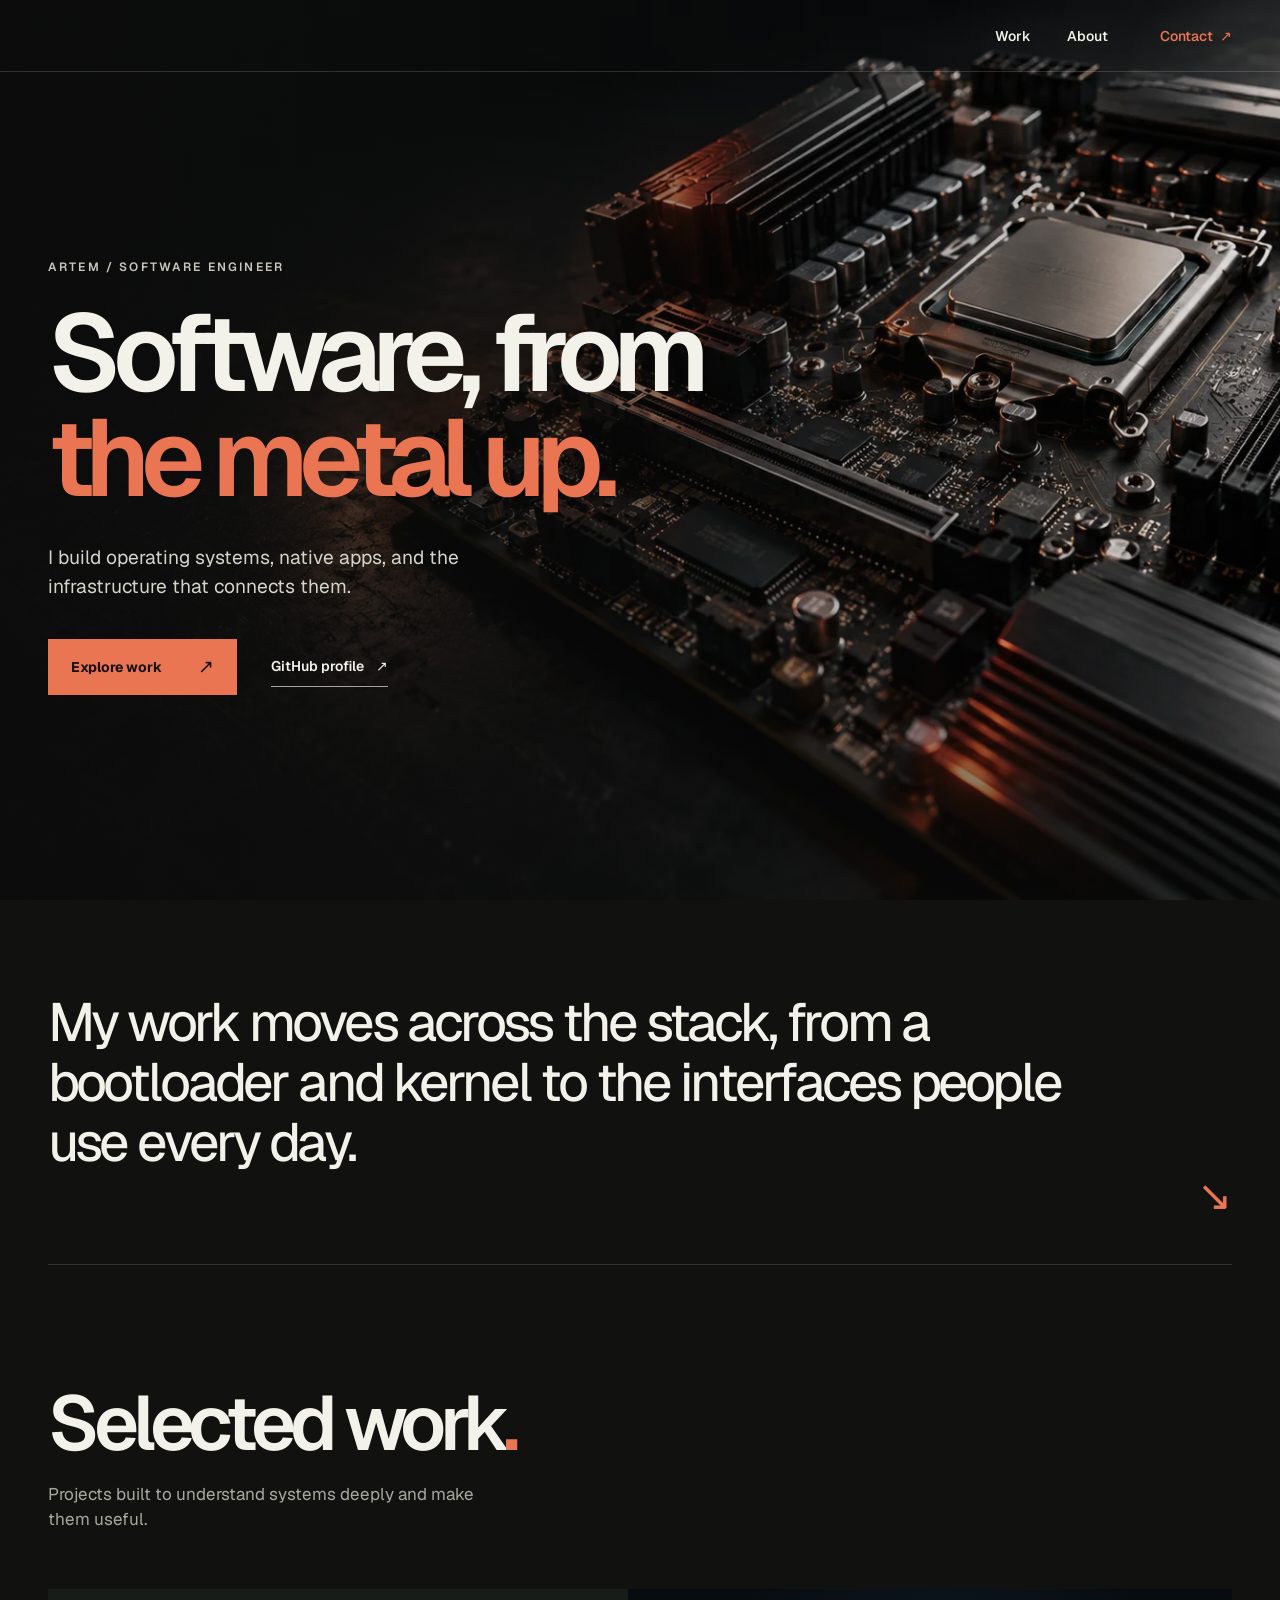
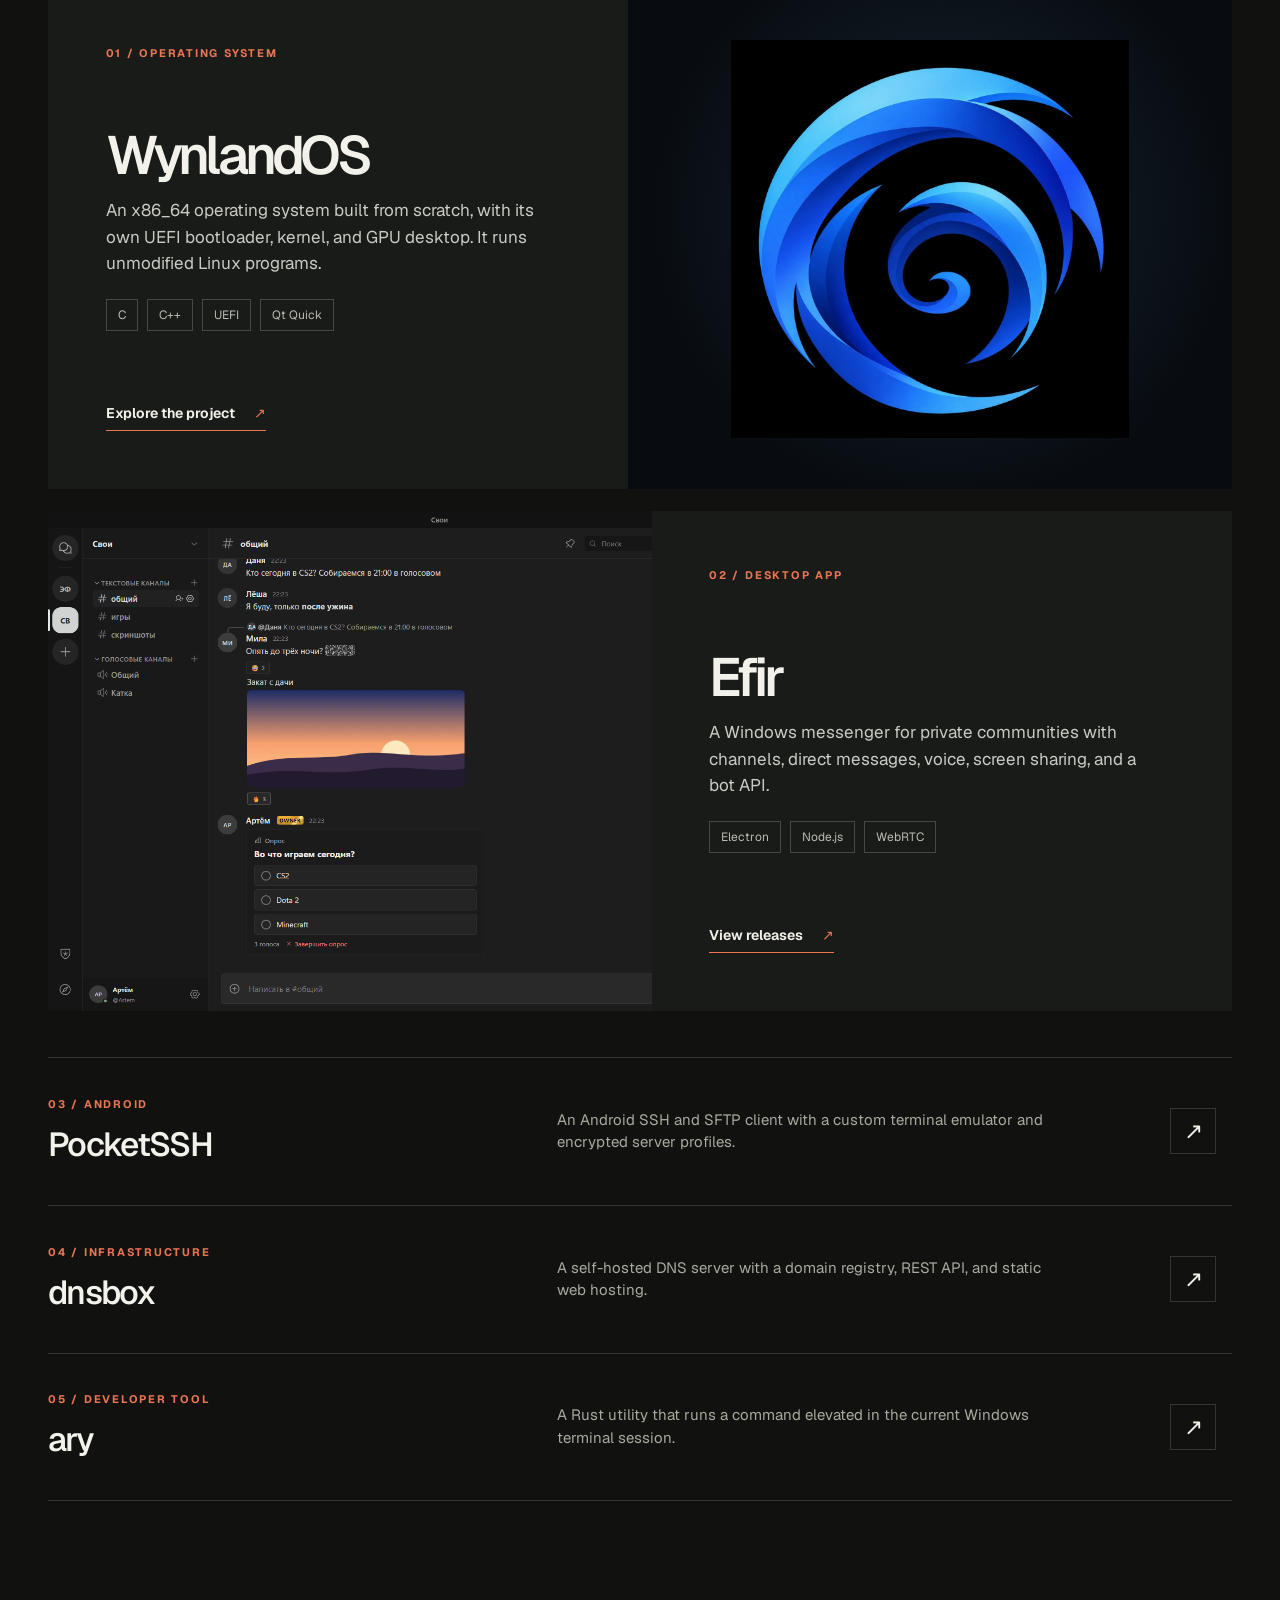
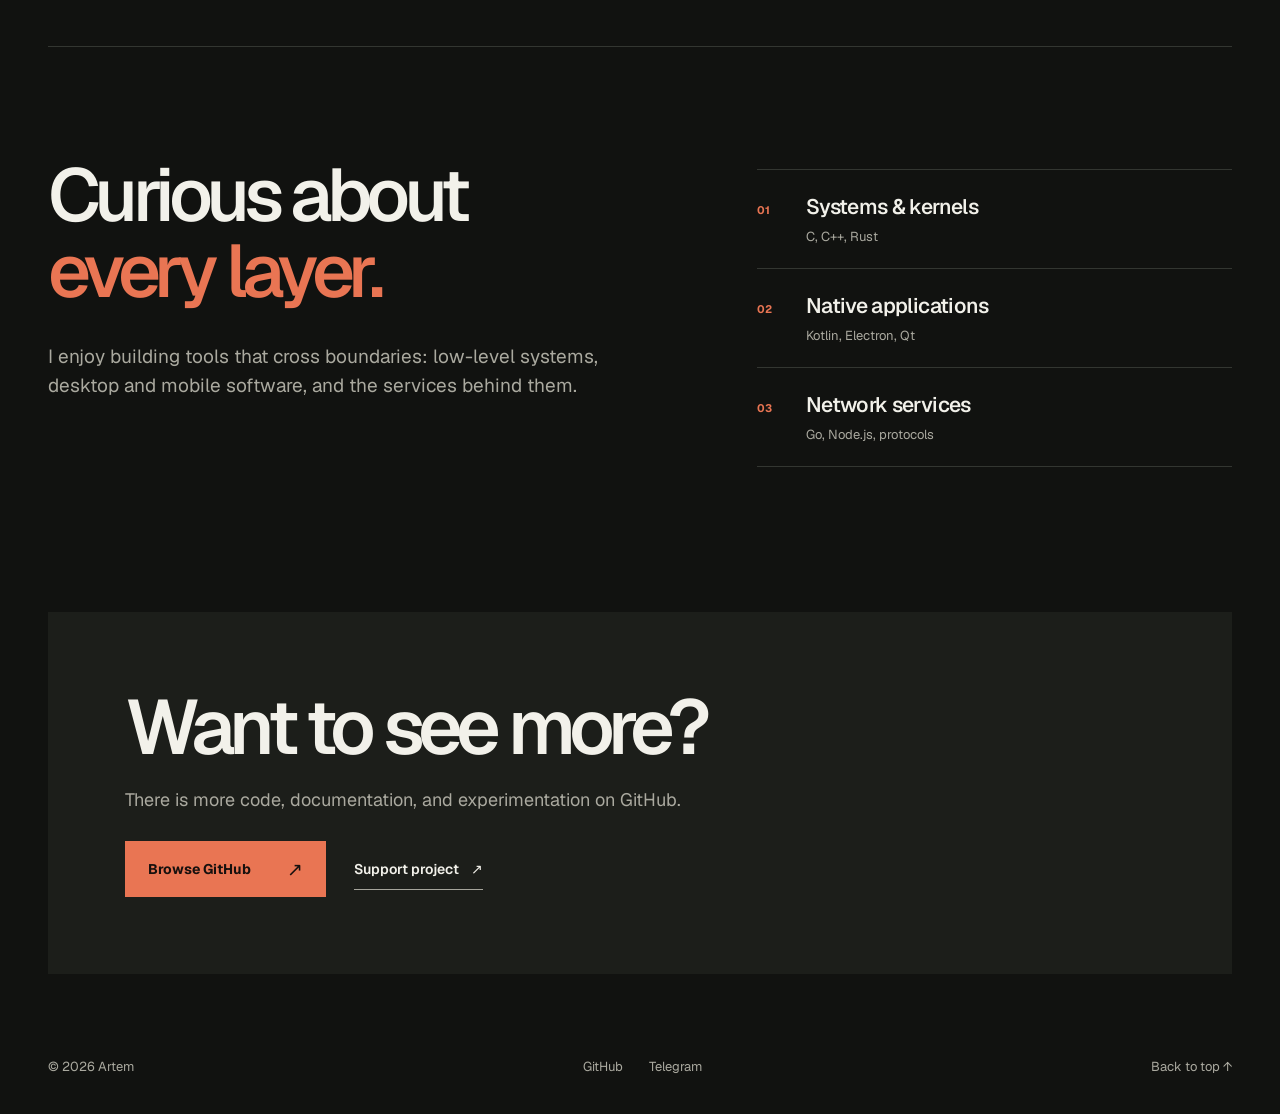
==== commit 29fc246b: "Move support to dedicated page" ====
--- a/index.html
+++ b/index.html
@@ -111,18 +111,11 @@
       </section>
 
       <section class="contact layout-width" id="contact" aria-labelledby="contact-title">
-        <div class="contact-copy">
-          <h2 id="contact-title">Want to see more?</h2>
-          <p>There is more code, documentation, and experimentation on GitHub.</p>
+        <h2 id="contact-title">Want to see more?</h2>
+        <p>There is more code, documentation, and experimentation on GitHub.</p>
+        <div class="contact-actions">
           <a class="button" href="https://github.com/RedArtem39" target="_blank" rel="noopener noreferrer">Browse GitHub <span aria-hidden="true">↗</span></a>
-        </div>
-        <div class="support">
-          <h3>Support my work</h3>
-          <a class="support-qr" href="https://www.privat24.ua/send/45ab4" target="_blank" rel="noopener noreferrer" aria-label="Open Privat24 support link">
-            <img src="/assets/privat24-qr.jpg" alt="QR code for the Privat24 support link" width="810" height="810" loading="lazy" decoding="async" />
-          </a>
-          <p>Scan with your phone or open the link.</p>
-          <a class="support-link" href="https://www.privat24.ua/send/45ab4" target="_blank" rel="noopener noreferrer">Open Privat24 <span aria-hidden="true">↗</span></a>
+          <a class="text-link" href="/support/">Support project <span aria-hidden="true">↗</span></a>
         </div>
       </section>
     </main>
--- a/styles.css
+++ b/styles.css
@@ -103,17 +103,20 @@
 .focus-list strong { font-size: 21px; font-weight: 550; letter-spacing: -.03em; }
 .focus-list span:last-child { grid-column: 2; color: var(--muted); font-size: 13px; }
 
-.contact { display: grid; grid-template-columns: minmax(0, 1fr) 320px; align-items: center; gap: clamp(45px, 7vw, 110px); padding: clamp(50px, 6vw, 90px); background: #1c1e1a; margin-bottom: 45px; }
+.contact { padding: clamp(50px, 6vw, 90px); background: #1c1e1a; margin-bottom: 45px; }
 .contact h2 { margin: 0; font-size: clamp(45px, 6vw, 86px); line-height: 1; letter-spacing: -.075em; font-weight: 570; }
-.contact-copy p { color: var(--muted); font-size: 18px; margin: 23px 0 30px; }
-.support { align-self: stretch; display: flex; flex-direction: column; align-items: flex-start; justify-content: center; padding-left: 30px; border-left: 1px solid var(--line); }
-.support h3 { margin: 0 0 18px; font-size: 19px; font-weight: 550; letter-spacing: -.035em; }
-.support-qr { display: block; width: 280px; max-width: 100%; }
-.support-qr img { display: block; width: 100%; height: auto; }
-.support p { margin: 12px 0 10px; color: var(--muted); font-size: 12px; line-height: 1.4; }
-.support-link { padding-bottom: 5px; border-bottom: 1px solid var(--accent); font-size: 13px; font-weight: 650; transition: color .2s ease; }
-.support-link:hover { color: var(--accent); }
-.support-link span { margin-left: 8px; color: var(--accent); }
+.contact p { color: var(--muted); font-size: 18px; margin: 23px 0 30px; }
+.contact-actions { display: flex; align-items: center; flex-wrap: wrap; gap: 28px; }
+.support-page { min-height: calc(100dvh - 95px); display: grid; grid-template-columns: minmax(0, 1fr) minmax(300px, 420px); align-items: center; gap: clamp(70px, 10vw, 170px); padding-block: 140px 90px; }
+.support-page h1 { margin: 0; font-size: clamp(64px, 7.6vw, 112px); line-height: .98; font-weight: 600; letter-spacing: -.08em; }
+.support-page h1 em { color: var(--accent); font-style: normal; }
+.support-page .support-intro { max-width: 540px; margin: 30px 0 36px; color: var(--muted); font-size: 20px; line-height: 1.5; }
+.support-page .back-link { display: inline-block; margin-top: 40px; color: var(--muted); font-size: 14px; border-bottom: 1px solid var(--line); padding-bottom: 6px; transition: color .2s ease, border-color .2s ease; }
+.support-page .back-link:hover { color: var(--accent); border-color: var(--accent); }
+.support-visual { padding-left: clamp(25px, 5vw, 70px); border-left: 1px solid var(--line); }
+.support-visual a { display: block; width: min(100%, 340px); }
+.support-visual img { display: block; width: 100%; height: auto; }
+.support-visual p { max-width: 340px; margin: 15px 0 0; color: var(--muted); font-size: 13px; line-height: 1.45; }
 .site-footer { display: flex; align-items: center; justify-content: space-between; gap: 20px; min-height: 95px; color: var(--muted); font-size: 13px; }
 .site-footer > div { display: flex; gap: 26px; }
 
@@ -125,8 +128,8 @@
   .project-media { min-height: 360px; order: -1; }
   .project-copy { min-height: 410px; }
   .about { grid-template-columns: 1fr; gap: 50px; }
-  .contact { grid-template-columns: minmax(0, 1fr) 300px; gap: 30px; }
-  .support { padding-left: 22px; }
+  .support-page { grid-template-columns: 1fr; gap: 60px; padding-block: 130px 75px; }
+  .support-visual { padding-left: 0; border-left: 0; }
 }
 
 @media (max-width: 620px) {
@@ -160,9 +163,15 @@
   .small-project > a { grid-column: 2; grid-row: 1 / span 2; }
   .about { padding-block: 75px 105px; }
   .about-lead p { font-size: 17px; }
-  .contact { display: block; padding: 40px 27px; margin-bottom: 20px; }
-  .contact-copy p { font-size: 16px; }
-  .support { margin-top: 45px; padding: 30px 0 0; border-left: 0; border-top: 1px solid var(--line); }
+  .contact { padding: 40px 27px; margin-bottom: 20px; }
+  .contact p { font-size: 16px; }
+  .contact-actions { gap: 17px; }
+  .support-page { gap: 55px; padding-block: 125px 70px; }
+  .support-page h1 { font-size: clamp(55px, 12vw, 78px); }
+  .support-page .support-intro { margin: 23px 0 30px; font-size: 17px; }
+  .support-page .back-link { margin-top: 28px; }
+  .support-visual { padding-top: 35px; border-top: 1px solid var(--line); }
+  .support-visual a { width: min(100%, 320px); }
   .site-footer { flex-wrap: wrap; padding-block: 26px; min-height: 0; }
 }
 
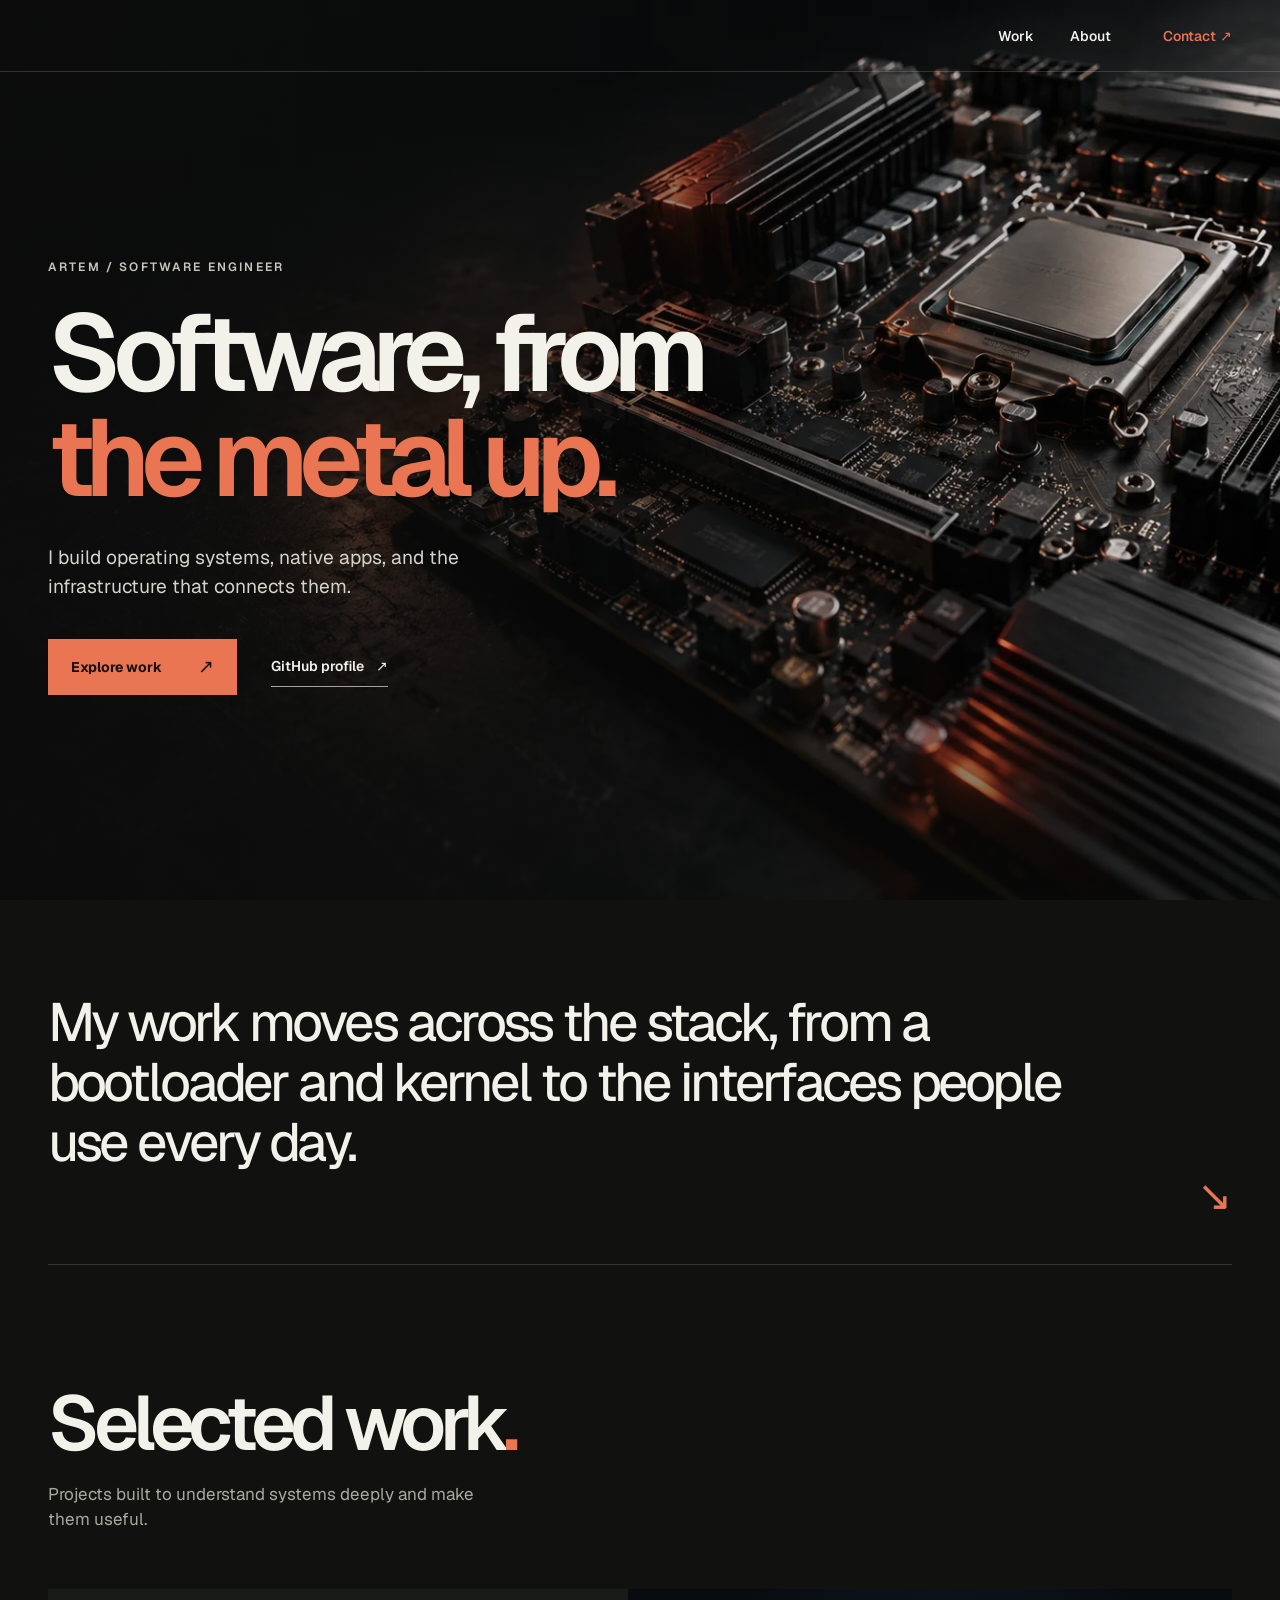
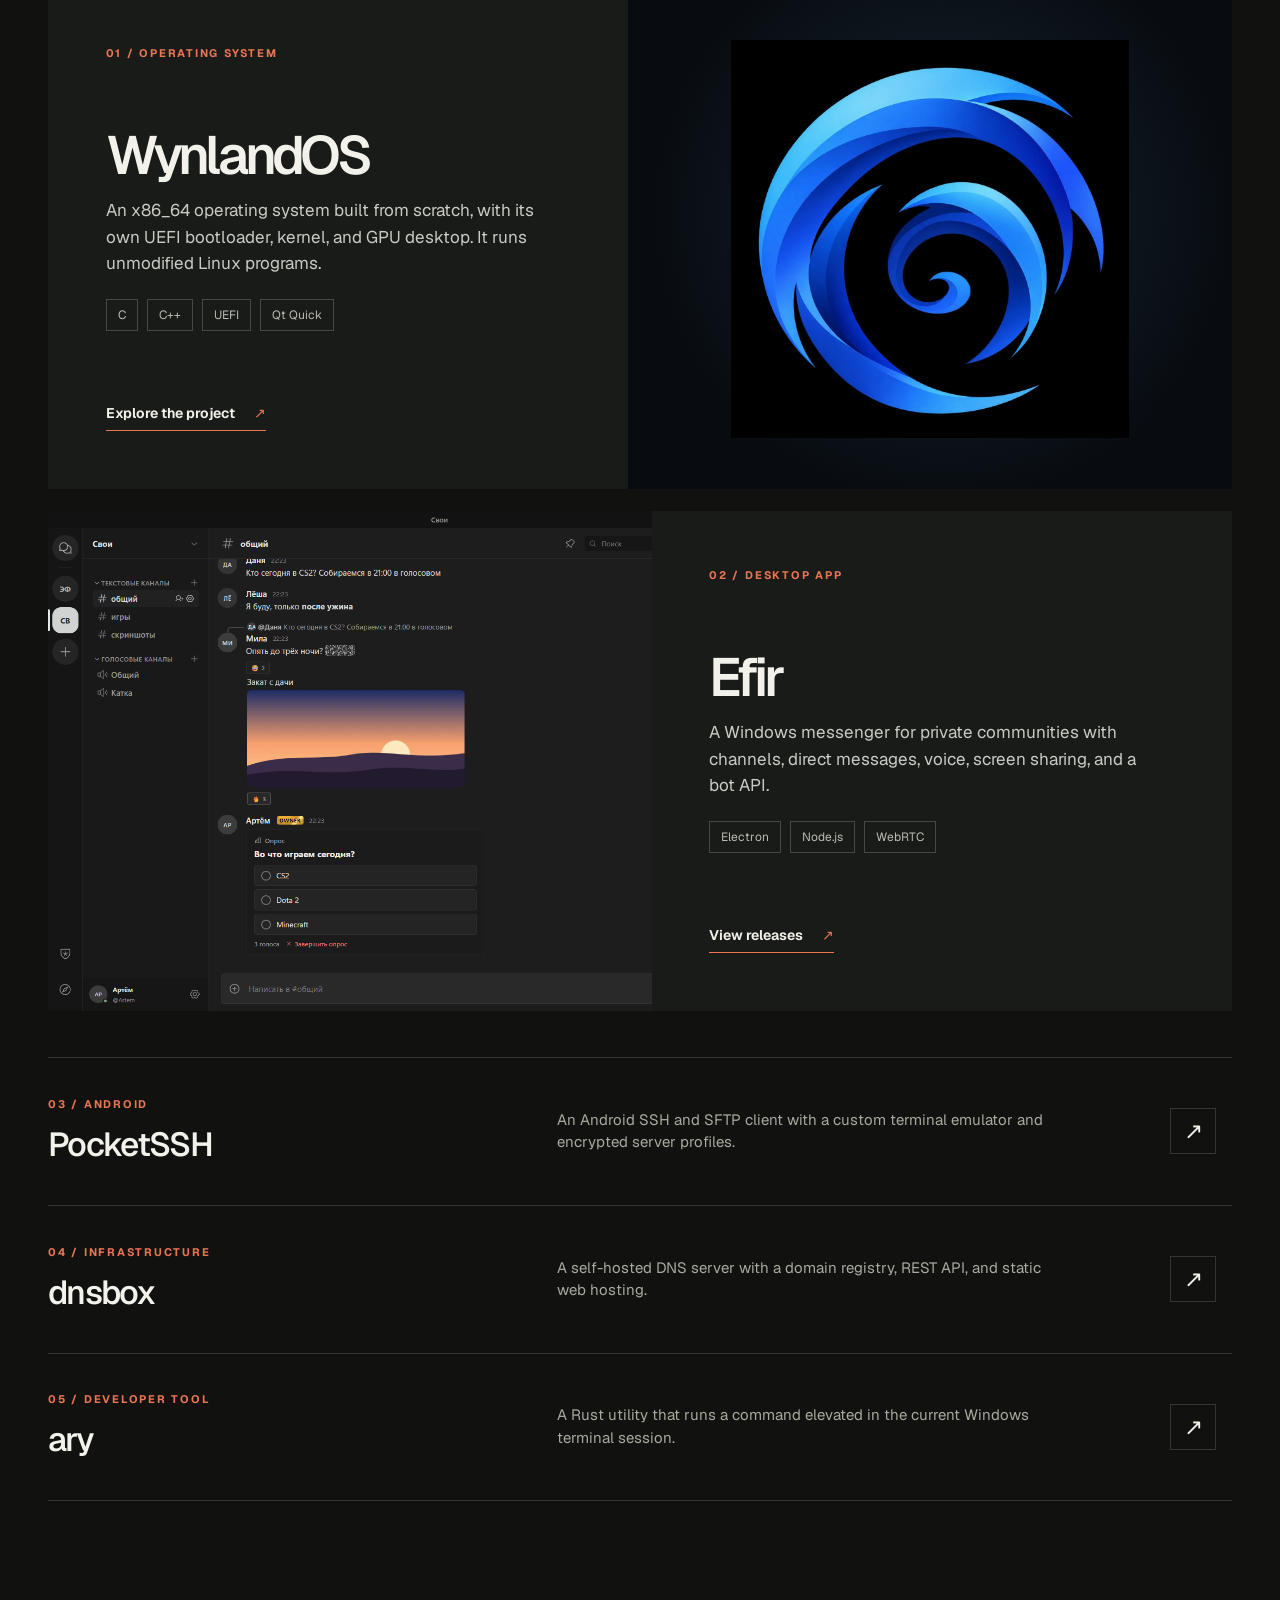
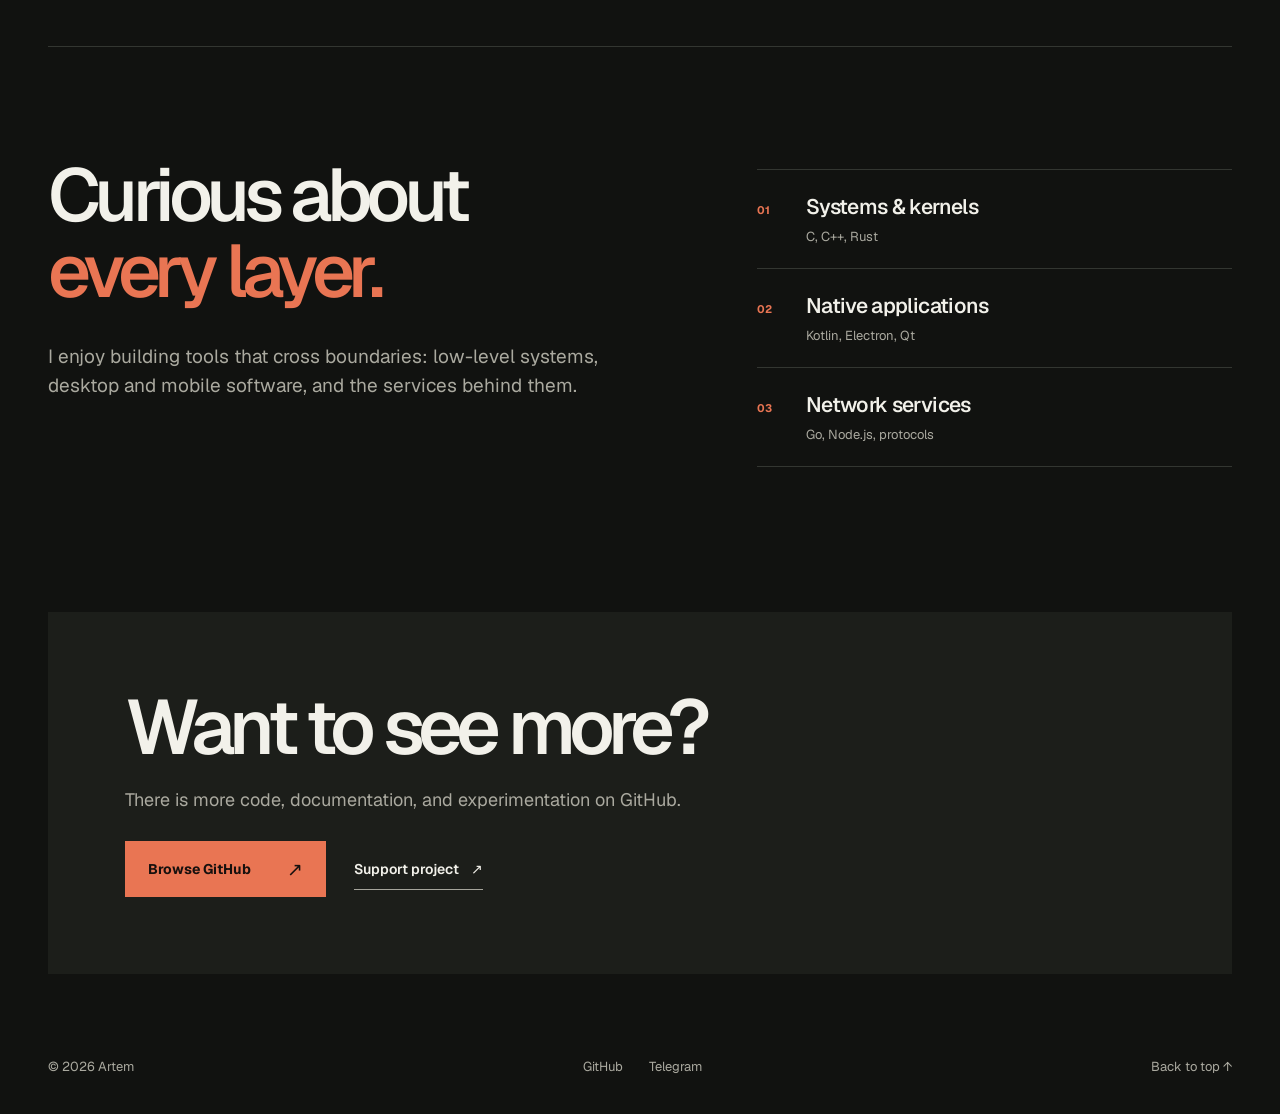
==== commit f650bc8f: "Fix mobile navigation and missing favicon" ====
--- a/index.html
+++ b/index.html
@@ -11,6 +11,7 @@
     <meta property="og:image" content="https://redartem39.github.io/assets/hero-hardware.webp" />
     <meta property="og:url" content="https://redartem39.github.io/" />
     <link rel="canonical" href="https://redartem39.github.io/" />
+    <link rel="icon" type="image/svg+xml" href="/assets/favicon.svg" />
     <link rel="preload" href="/assets/geist-latin.woff2" as="font" type="font/woff2" crossorigin />
     <link rel="preload" href="/assets/hero-hardware.webp" as="image" type="image/webp" fetchpriority="high" />
     <link rel="stylesheet" href="/styles.css" />
--- a/styles.css
+++ b/styles.css
@@ -34,6 +34,7 @@
 
 .site-header { height: 72px; padding: 0 48px; display: flex; align-items: center; justify-content: flex-end; position: absolute; z-index: 5; inset: 0 0 auto; border-bottom: 1px solid rgba(255,255,255,.15); }
 .site-header nav { display: flex; align-items: center; gap: 36px; font-size: 14px; font-weight: 550; }
+.site-header nav a { display: inline-flex; align-items: center; min-height: 44px; }
 .site-header nav a, .site-footer a { transition: color .2s ease; }
 .site-header nav a:hover, .site-footer a:hover { color: var(--accent); }
 .site-header .nav-contact { margin-left: 16px; color: var(--accent); }
@@ -111,14 +112,13 @@
 .support-page h1 { margin: 0; font-size: clamp(64px, 7.6vw, 112px); line-height: .98; font-weight: 600; letter-spacing: -.08em; }
 .support-page h1 em { color: var(--accent); font-style: normal; }
 .support-page .support-intro { max-width: 540px; margin: 30px 0 36px; color: var(--muted); font-size: 20px; line-height: 1.5; }
-.support-page .back-link { display: inline-block; margin-top: 40px; color: var(--muted); font-size: 14px; border-bottom: 1px solid var(--line); padding-bottom: 6px; transition: color .2s ease, border-color .2s ease; }
-.support-page .back-link:hover { color: var(--accent); border-color: var(--accent); }
 .support-visual { padding-left: clamp(25px, 5vw, 70px); border-left: 1px solid var(--line); }
 .support-visual a { display: block; width: min(100%, 340px); }
 .support-visual img { display: block; width: 100%; height: auto; }
 .support-visual p { max-width: 340px; margin: 15px 0 0; color: var(--muted); font-size: 13px; line-height: 1.45; }
 .site-footer { display: flex; align-items: center; justify-content: space-between; gap: 20px; min-height: 95px; color: var(--muted); font-size: 13px; }
 .site-footer > div { display: flex; gap: 26px; }
+.site-footer a { display: inline-flex; align-items: center; min-height: 44px; }
 
 @media (max-width: 900px) {
   .layout-width { width: min(100% - 48px, 1440px); }
@@ -137,7 +137,6 @@
   .site-header { height: 64px; padding-inline: 18px; }
   .site-header nav { gap: 18px; font-size: 13px; }
   .site-header .nav-contact { margin-left: 0; }
-  .site-header nav a:nth-child(2) { display: none; }
   .hero { min-height: 700px; min-height: 100dvh; }
   .hero-image { object-position: 62% center; }
   .hero-shade { background: linear-gradient(90deg, rgba(11,12,11,.94), rgba(11,12,11,.72) 75%, rgba(11,12,11,.5)), linear-gradient(0deg, rgba(11,12,11,.8), transparent 70%); }
@@ -169,10 +168,13 @@
   .support-page { gap: 55px; padding-block: 125px 70px; }
   .support-page h1 { font-size: clamp(55px, 12vw, 78px); }
   .support-page .support-intro { margin: 23px 0 30px; font-size: 17px; }
-  .support-page .back-link { margin-top: 28px; }
   .support-visual { padding-top: 35px; border-top: 1px solid var(--line); }
   .support-visual a { width: min(100%, 320px); }
   .site-footer { flex-wrap: wrap; padding-block: 26px; min-height: 0; }
+}
+
+@media (max-width: 360px) {
+  .hero h1 { font-size: 46px; }
 }
 
 @media (prefers-reduced-motion: reduce) {
